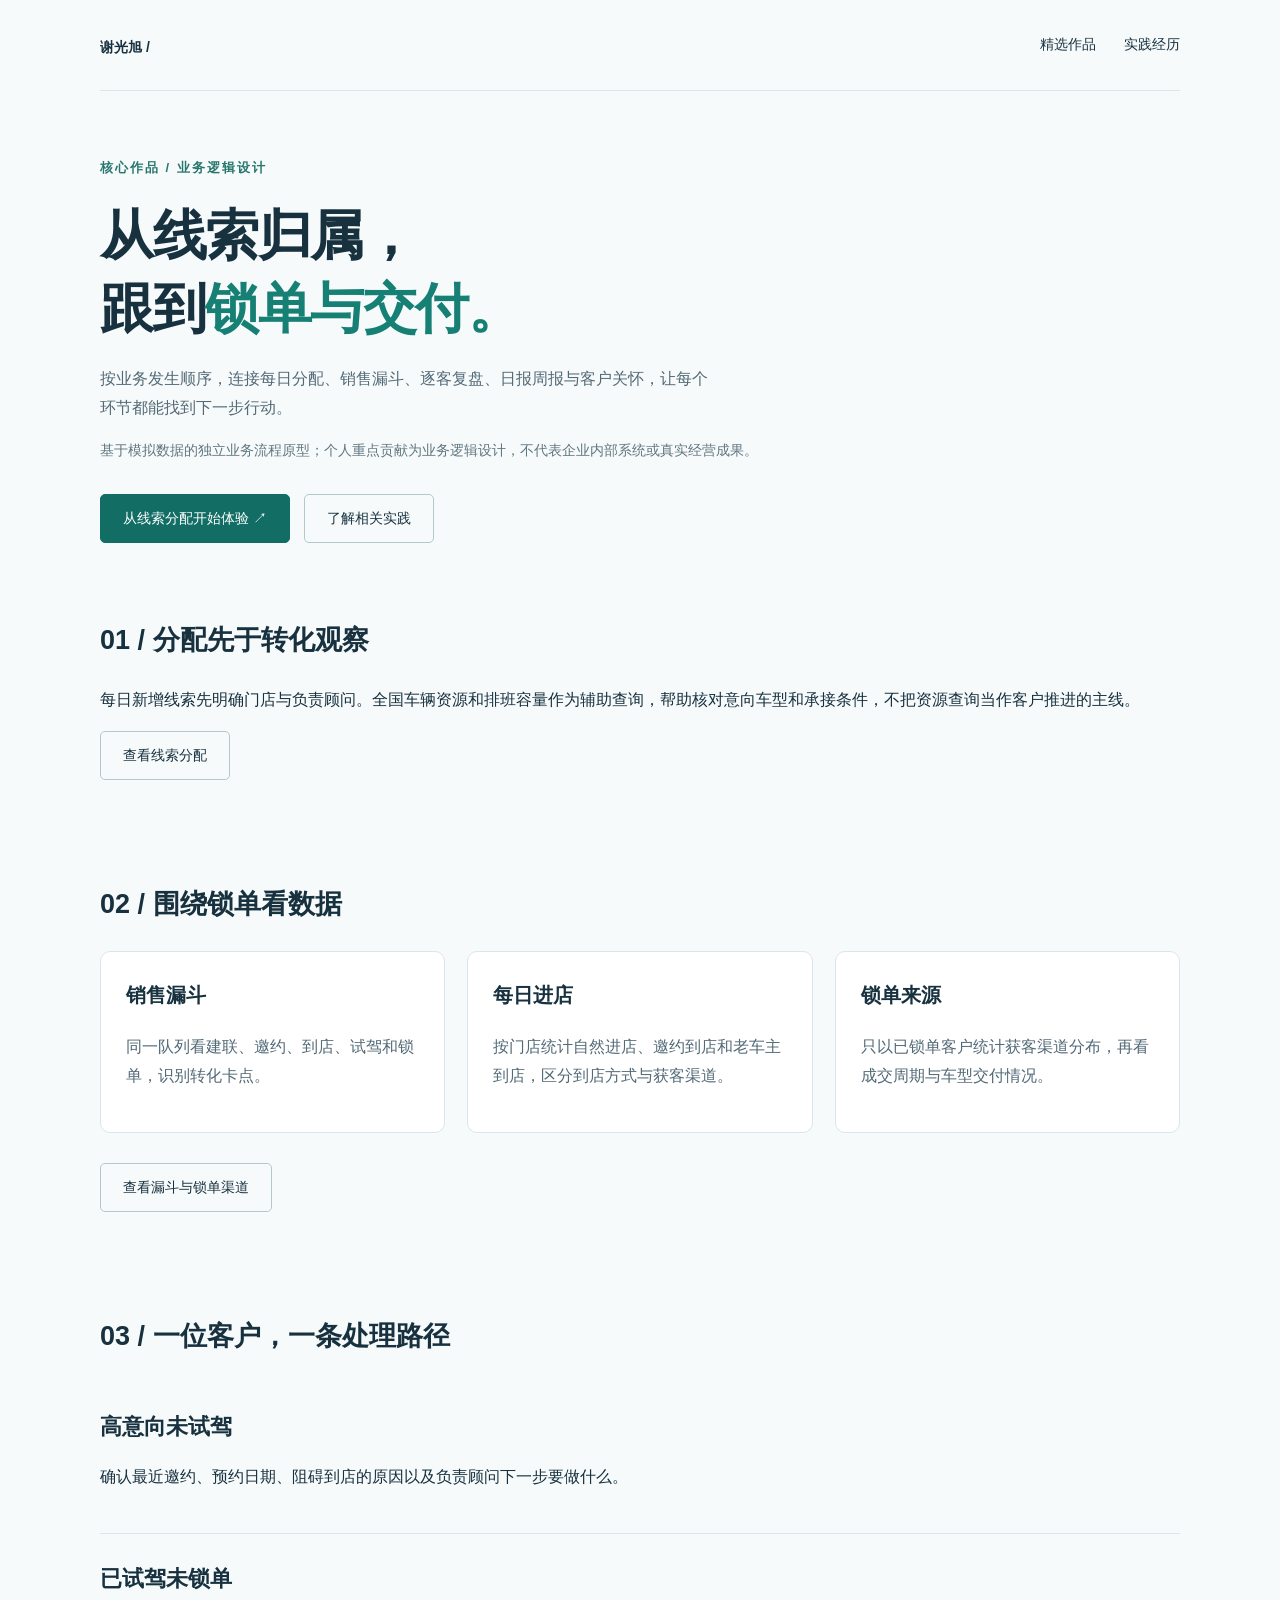
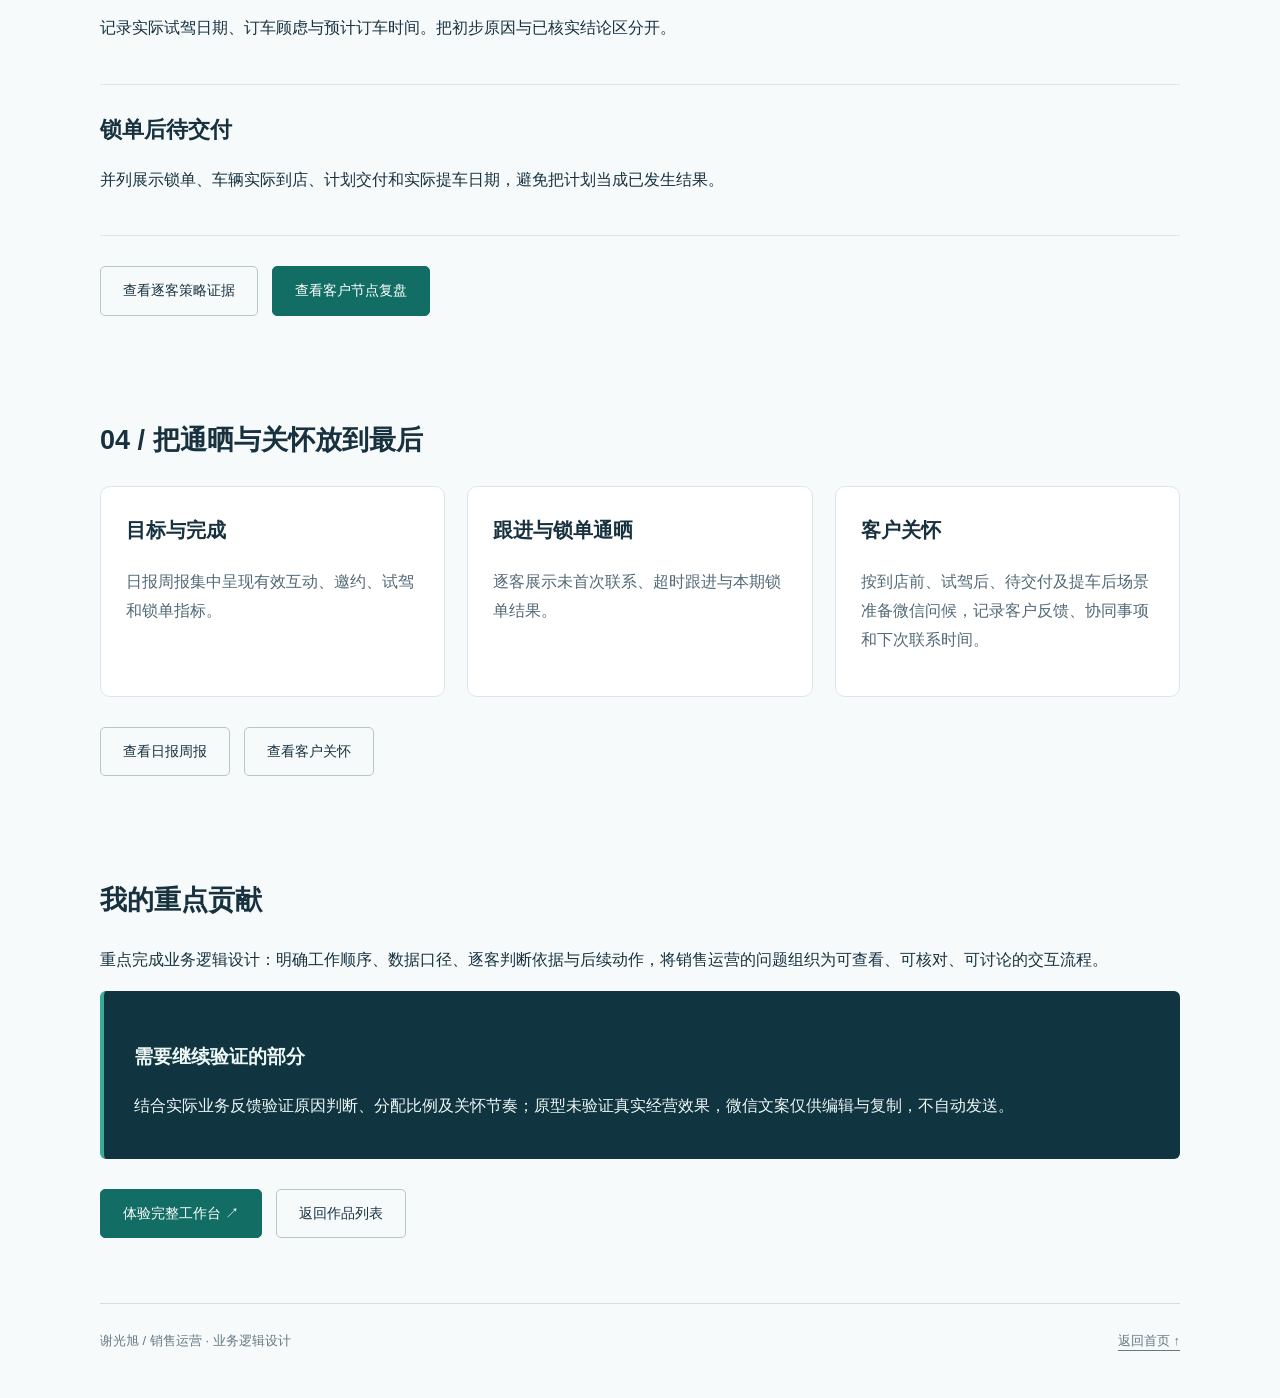
==== case.html @ 2dce82f2 "Publish clean portfolio version" ====
<!doctype html>
<html lang="zh-CN"><head><meta charset="utf-8"><meta name="viewport" content="width=device-width,initial-scale=1"><meta name="description" content="谢光旭的销售运营实践与业务逻辑设计作品"><title>销售运营策略工作台案例 · 谢光旭</title><link rel="icon" href="data:image/svg+xml,%3Csvg xmlns='http://www.w3.org/2000/svg' viewBox='0 0 40 40'%3E%3Crect width='40' height='40' rx='8' fill='%230d343e'/%3E%3Ctext x='8' y='29' fill='white' font-size='26'%3E谢%3C/text%3E%3C/svg%3E"><style>

*{box-sizing:border-box}html{scroll-behavior:smooth}body{margin:0;color:#17313f;background:#f7fafb;font:16px/1.8 'Microsoft YaHei',sans-serif}a{color:inherit;text-underline-offset:5px}button{font:inherit;cursor:pointer}.switch{position:sticky;top:0;z-index:10;display:flex;justify-content:center;gap:12px;align-items:center;background:#e8eef2;padding:12px 20px;border-bottom:1px solid #cbd8df}.switch span{font-size:14px;margin-right:12px}.switch button{padding:6px 18px;border:1px solid #9bb0bb;border-radius:6px;background:transparent;color:#17313f}.switch button[aria-pressed=true]{background:#17313f;color:white}.wrap{max-width:1160px;margin:auto;padding:0 40px}nav{display:flex;justify-content:space-between;align-items:center;padding:25px 0;border-bottom:1px solid #dce5e8}nav strong{font-size:22px}nav div{display:flex;gap:28px}nav a{text-decoration:none;font-size:14px}.hero{padding:78px 0 72px;display:grid;grid-template-columns:1.6fr 1fr;gap:70px;align-items:center}.eyebrow{font-size:13px;letter-spacing:2px;color:#28776e;font-weight:bold}h1{font-size:clamp(34px,4.2vw,56px);line-height:1.35;letter-spacing:-1.5px;margin:20px 0}h1 em{font-style:normal;color:#168075}.intro{max-width:620px;color:#526976}.actions{display:flex;gap:14px;flex-wrap:wrap;margin-top:30px}.btn{display:inline-block;padding:11px 22px;border:1px solid #b4c8cc;border-radius:5px;text-decoration:none;font-size:14px}.primary{background:#126e65;color:white;border-color:#126e65}.profile{border-left:3px solid #147c71;padding:20px 0 20px 28px}.profile small{color:#607883}.profile h2{margin:6px 0;font-size:28px}.profile p{margin:6px 0}.section{padding:35px 0 65px}.section-head{display:flex;justify-content:space-between;align-items:center;margin-bottom:22px}.section-head h2{font-size:27px;margin:0}.muted{color:#607681;font-size:14px}.project{display:grid;grid-template-columns:1.1fr 1fr;background:white;border:1px solid #dbe6ea;border-radius:12px;overflow:hidden}.diagram{background:#103440;color:#eaf5f5;padding:38px}.diagram>small{font-size:13px;letter-spacing:1px;color:#91bfc0}.diagram h3{font-size:23px;margin:12px 0 25px}.flow{display:grid;grid-template-columns:1fr 1fr;gap:12px}.step{border:1px solid #41616a;padding:15px}.step strong{display:block}.step b{display:block;color:#6cd4c0;font-size:13px}.step span{font-size:14px;color:#b4cdd1}.diagram footer{font-size:12px;color:#adc7cd;margin-top:25px}.project-copy{padding:35px}.project-copy h3{font-size:26px;line-height:1.5;margin:12px 0}.tags{font-size:13px;color:#217568}.project-copy p{color:#586f7b}.experience{display:grid;grid-template-columns:1fr;gap:25px}.job{border-top:2px solid #aac3ca;padding-top:20px}.job h3{margin:8px 0}.job p{font-size:14px;color:#556c77}.case{background:#edf4f5;padding:32px;border-radius:10px}.case h3{margin:0 0 14px}.case-grid{display:grid;grid-template-columns:repeat(4,1fr);gap:22px}.case-grid h4{margin:8px 0;color:#126e65}.case-grid p{font-size:14px}.page-footer{padding:25px 0 45px;color:#657985;font-size:13px;border-top:1px solid #d3dfe4}.story-only{display:none}

body.story{background:#102631;color:#eaf1f4}.story nav{border-color:#3d535f}.story .hero{display:block;position:relative;padding:80px 0 58px;max-width:950px}.story .hero h1{font-size:clamp(38px,5.8vw,74px);font-family:'SimSun',serif;line-height:1.3;letter-spacing:0}.story h1 em{color:#76d2c0}.story .intro{color:#bacad2;max-width:690px}.story .profile{display:none}.story .eyebrow{color:#75cdbd}.story .project{grid-template-columns:0.85fr 1.15fr;background:#f4f6f4;color:#183644;border:0;border-radius:0}.story .diagram{order:2;background:#174451;display:flex;flex-direction:column;justify-content:center}.story .project-copy{padding:46px}.story .flow{grid-template-columns:1fr}.story .step{display:grid;grid-template-columns:40px 140px 1fr;align-items:center;padding:10px 15px}.story .section{padding-bottom:60px}.story .section-head h2{font-family:'SimSun',serif;font-size:32px}.story .muted,.story .job p{color:#b3c6cf}.story .case{background:#1b3946;border-radius:0}.story .case-grid h4{color:#79d7c5}.story .job{border-color:#456675}.story .page-footer{border-color:#405762;color:#b2c1c8}.story .story-only{display:block}.story .clean-only{display:none}.story .btn{border-color:#648a96}.story .project .btn{border-color:#b4c8cc}.story .primary{background:#137368}.story .section-head .muted{max-width:270px}.story .project-copy .muted{color:#607681}

@media(max-width:700px){.wrap{padding:0 22px}.switch{gap:6px;padding:10px 8px}.switch span{display:none}.switch button{font-size:14px;padding:6px 12px}nav{padding:18px 0}nav div{gap:16px}.hero{grid-template-columns:1fr;gap:20px;padding:40px 0}.profile{padding:8px 0 8px 18px}.project,.story .project{grid-template-columns:1fr}.diagram,.project-copy,.story .project-copy{padding:25px}.story .diagram{order:0}.experience,.case-grid{grid-template-columns:1fr}.section-head{align-items:flex-start;gap:15px}.section-head .muted{max-width:130px}.story .hero{padding:42px 0}.story .step{grid-template-columns:30px 1fr}.story .step span{grid-column:2}.case{padding:23px}.section{padding:25px 0 35px}}

@media(prefers-reduced-motion:reduce){html{scroll-behavior:auto}}



section[id]{scroll-margin-top:85px}.detail-hero{padding:65px 0 38px;max-width:860px}.detail-hero h1{font-size:clamp(32px,4.5vw,54px)}.detail-grid{display:grid;grid-template-columns:repeat(3,1fr);gap:22px}.detail-card{background:white;border:1px solid #dbe6ea;border-radius:10px;padding:25px}.detail-card h3{font-size:20px;margin-top:0}.detail-card p{font-size:16px;color:#526976}.callout{background:#103440;color:#edf8f6;padding:30px;border-left:4px solid #39ac97;border-radius:6px}.callout p{margin:8px 0}.decision{padding:25px 0;border-bottom:1px solid #dbe6ea}.decision h3{margin:0 0 10px;font-size:22px}.decision p{max-width:820px}.kicker{color:#168075;font-size:14px;font-weight:bold}.story .detail-card{background:#1b3946;border-color:#456675}.story .detail-card p{color:#c4d4db}a:focus-visible,button:focus-visible{outline:3px solid #2bb69d;outline-offset:5px}.step-nav{display:flex;gap:20px;flex-wrap:wrap;padding:18px 0;border-bottom:1px solid #dbe6ea;margin-bottom:20px}.detail-grid .btn{margin-top:15px}@media(max-width:700px){.detail-grid{grid-template-columns:1fr}.detail-hero{padding-top:35px}.callout{padding:22px}.step-nav{gap:12px}nav div{flex-wrap:wrap}}

</style></head><body><div class="wrap"><nav><strong><a href="index.html">谢光旭 /</a></strong><div><a href="index.html#work">精选作品</a><a href="experience.html">实践经历</a></div></nav><header class="detail-hero"><div class="eyebrow">核心作品 / 业务逻辑设计</div><h1>从线索归属，<br>跟到<em>锁单与交付。</em></h1><p class="intro">按业务发生顺序，连接每日分配、销售漏斗、逐客复盘、日报周报与客户关怀，让每个环节都能找到下一步行动。</p><p class="muted">基于模拟数据的独立业务流程原型；个人重点贡献为业务逻辑设计，不代表企业内部系统或真实经营成果。</p><div class="actions"><a class="btn primary" href="workbench.html#allocation">从线索分配开始体验 ↗</a><a class="btn" href="experience.html">了解相关实践</a></div></header>

<section class="section"><div class="section-head"><h2>01 / 分配先于转化观察</h2></div><p>每日新增线索先明确门店与负责顾问。全国车辆资源和排班容量作为辅助查询，帮助核对意向车型和承接条件，不把资源查询当作客户推进的主线。</p><a class="btn" href="workbench.html#allocation">查看线索分配</a></section>

<section class="section"><div class="section-head"><h2>02 / 围绕锁单看数据</h2></div><div class="detail-grid"><article class="detail-card"><h3>销售漏斗</h3><p>同一队列看建联、邀约、到店、试驾和锁单，识别转化卡点。</p></article><article class="detail-card"><h3>每日进店</h3><p>按门店统计自然进店、邀约到店和老车主到店，区分到店方式与获客渠道。</p></article><article class="detail-card"><h3>锁单来源</h3><p>只以已锁单客户统计获客渠道分布，再看成交周期与车型交付情况。</p></article></div><div class="actions"><a class="btn" href="workbench.html#funnel">查看漏斗与锁单渠道</a></div></section>

<section class="section"><div class="section-head"><h2>03 / 一位客户，一条处理路径</h2></div><div class="decision"><h3>高意向未试驾</h3><p>确认最近邀约、预约日期、阻碍到店的原因以及负责顾问下一步要做什么。</p></div><div class="decision"><h3>已试驾未锁单</h3><p>记录实际试驾日期、订车顾虑与预计订车时间。把初步原因与已核实结论区分开。</p></div><div class="decision"><h3>锁单后待交付</h3><p>并列展示锁单、车辆实际到店、计划交付和实际提车日期，避免把计划当成已发生结果。</p></div><div class="actions"><a class="btn" href="workbench.html#strategy">查看逐客策略证据</a><a class="btn primary" href="workbench.html#review">查看客户节点复盘</a></div></section>

<section class="section"><div class="section-head"><h2>04 / 把通晒与关怀放到最后</h2></div><div class="detail-grid"><article class="detail-card"><h3>目标与完成</h3><p>日报周报集中呈现有效互动、邀约、试驾和锁单指标。</p></article><article class="detail-card"><h3>跟进与锁单通晒</h3><p>逐客展示未首次联系、超时跟进与本期锁单结果。</p></article><article class="detail-card"><h3>客户关怀</h3><p>按到店前、试驾后、待交付及提车后场景准备微信问候，记录客户反馈、协同事项和下次联系时间。</p></article></div><div class="actions"><a class="btn" href="workbench.html#reports">查看日报周报</a><a class="btn" href="workbench.html#care">查看客户关怀</a></div></section>

<section class="section" id="contribution"><div class="section-head"><h2>我的重点贡献</h2></div><p>重点完成业务逻辑设计：明确工作顺序、数据口径、逐客判断依据与后续动作，将销售运营的问题组织为可查看、可核对、可讨论的交互流程。</p><div class="callout"><h3>需要继续验证的部分</h3><p>结合实际业务反馈验证原因判断、分配比例及关怀节奏；原型未验证真实经营效果，微信文案仅供编辑与复制，不自动发送。</p></div><div class="actions"><a class="btn primary" href="workbench.html">体验完整工作台 ↗</a><a class="btn" href="index.html#work">返回作品列表</a></div></section><footer class="page-footer">谢光旭 / 销售运营 · 业务逻辑设计 <a href="index.html" style="float:right">返回首页 ↑</a></footer></div></body></html>
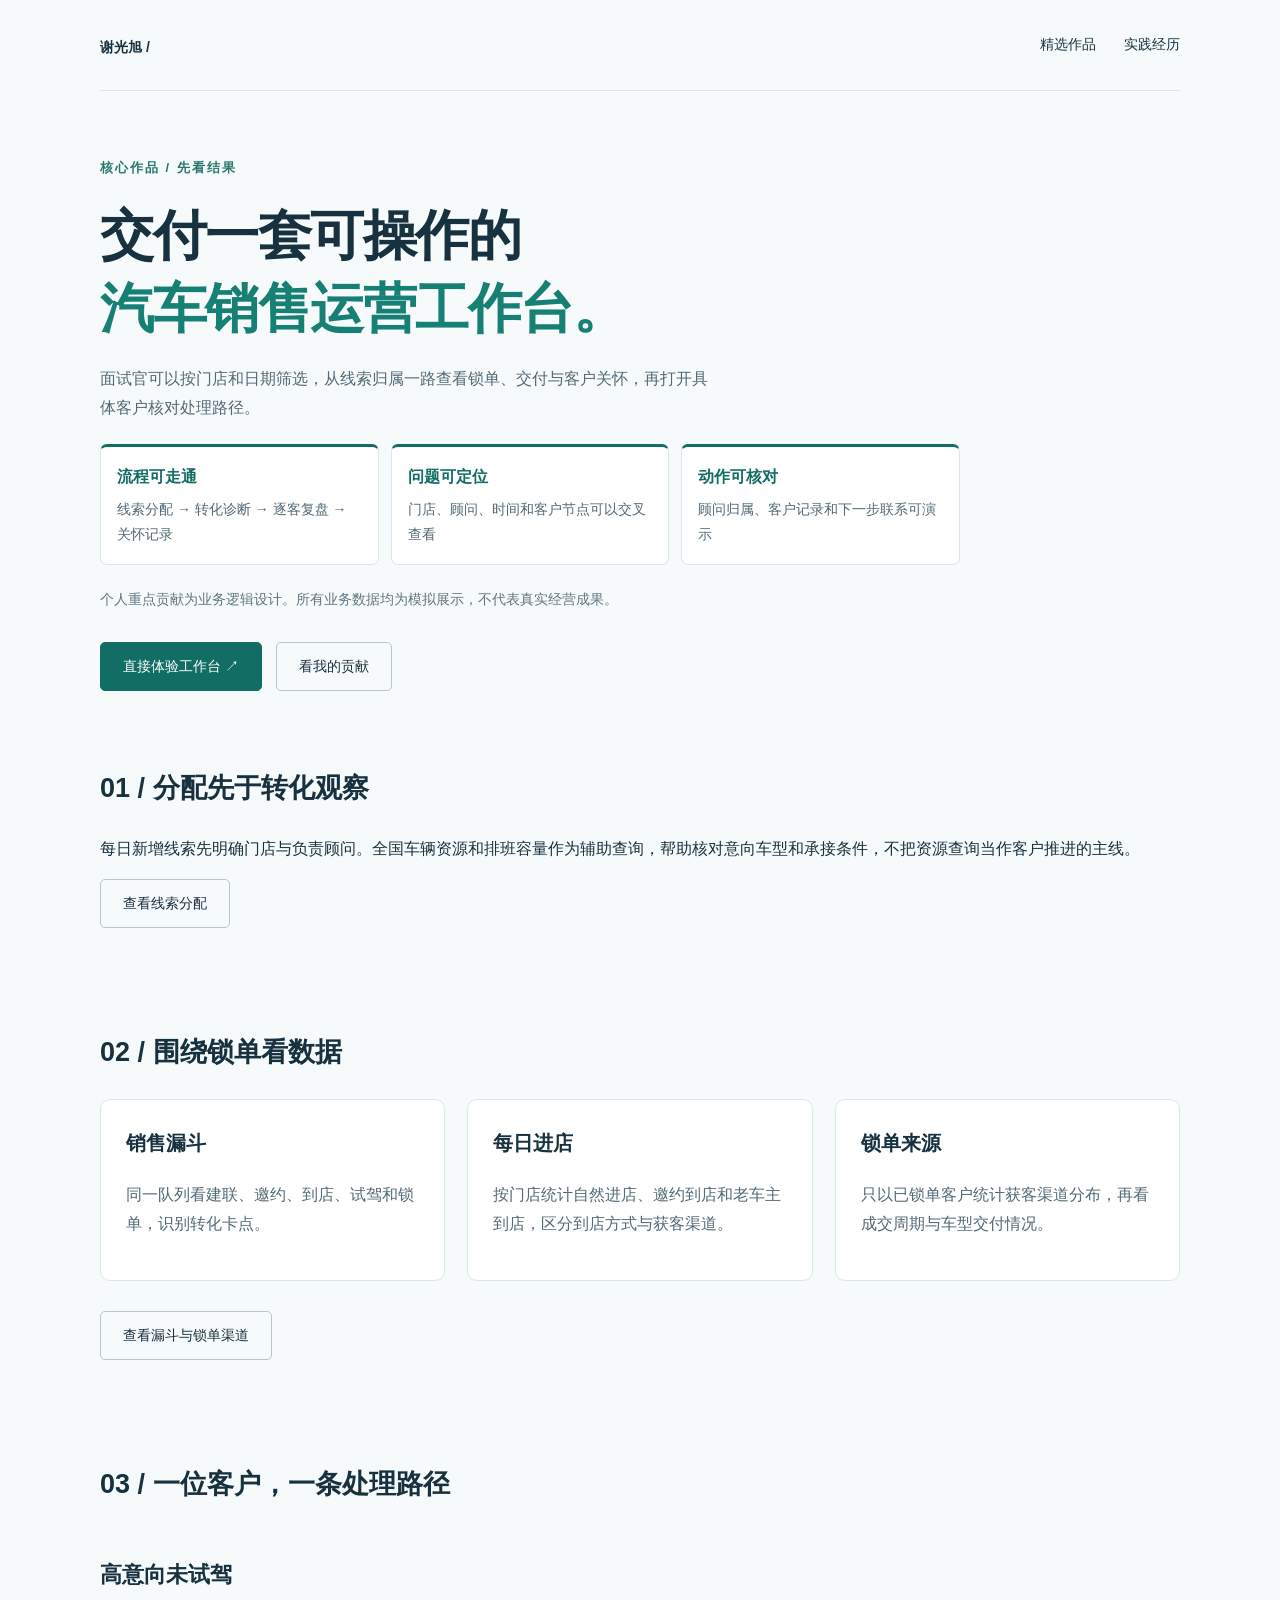
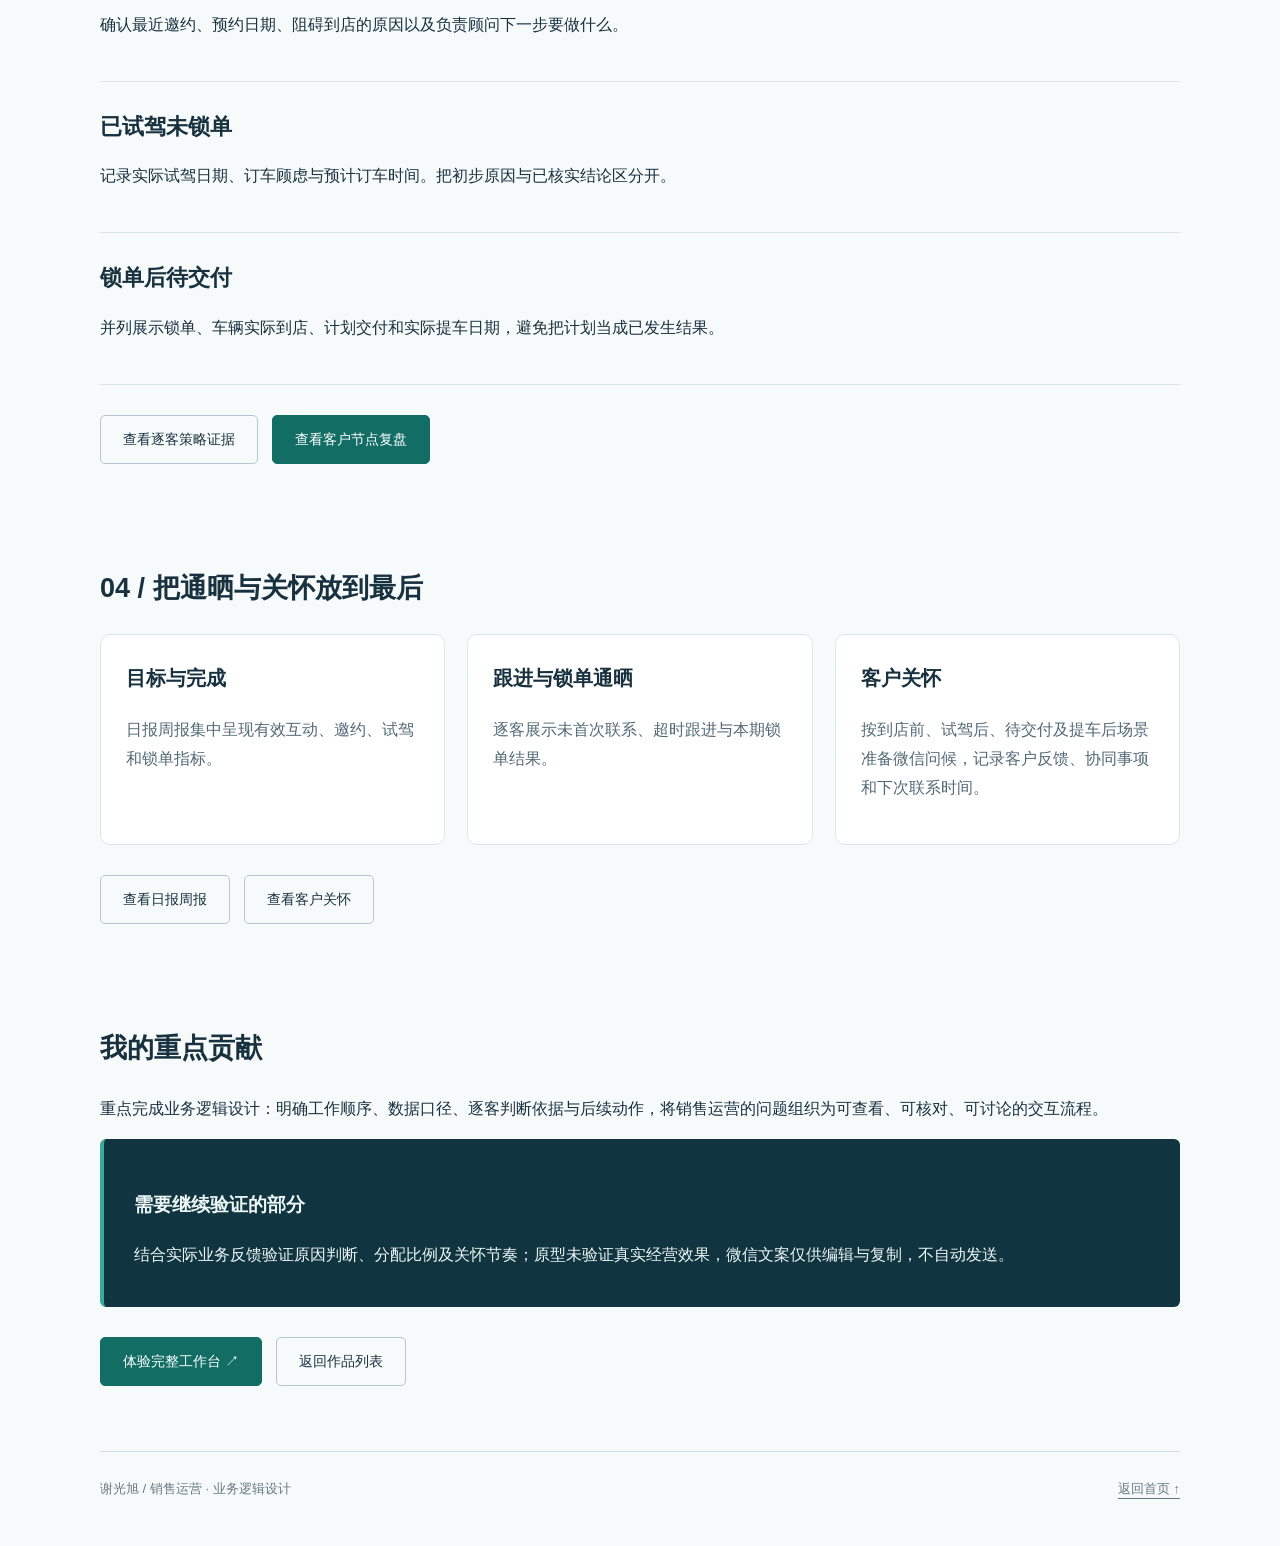
==== commit 99a31136: "Open portfolio directly in interactive workbenchoou" ====
--- a/case.html
+++ b/case.html
@@ -13,7 +13,9 @@
 
 section[id]{scroll-margin-top:85px}.detail-hero{padding:65px 0 38px;max-width:860px}.detail-hero h1{font-size:clamp(32px,4.5vw,54px)}.detail-grid{display:grid;grid-template-columns:repeat(3,1fr);gap:22px}.detail-card{background:white;border:1px solid #dbe6ea;border-radius:10px;padding:25px}.detail-card h3{font-size:20px;margin-top:0}.detail-card p{font-size:16px;color:#526976}.callout{background:#103440;color:#edf8f6;padding:30px;border-left:4px solid #39ac97;border-radius:6px}.callout p{margin:8px 0}.decision{padding:25px 0;border-bottom:1px solid #dbe6ea}.decision h3{margin:0 0 10px;font-size:22px}.decision p{max-width:820px}.kicker{color:#168075;font-size:14px;font-weight:bold}.story .detail-card{background:#1b3946;border-color:#456675}.story .detail-card p{color:#c4d4db}a:focus-visible,button:focus-visible{outline:3px solid #2bb69d;outline-offset:5px}.step-nav{display:flex;gap:20px;flex-wrap:wrap;padding:18px 0;border-bottom:1px solid #dbe6ea;margin-bottom:20px}.detail-grid .btn{margin-top:15px}@media(max-width:700px){.detail-grid{grid-template-columns:1fr}.detail-hero{padding-top:35px}.callout{padding:22px}.step-nav{gap:12px}nav div{flex-wrap:wrap}}
 
-</style></head><body><div class="wrap"><nav><strong><a href="index.html">谢光旭 /</a></strong><div><a href="index.html#work">精选作品</a><a href="experience.html">实践经历</a></div></nav><header class="detail-hero"><div class="eyebrow">核心作品 / 业务逻辑设计</div><h1>从线索归属，<br>跟到<em>锁单与交付。</em></h1><p class="intro">按业务发生顺序，连接每日分配、销售漏斗、逐客复盘、日报周报与客户关怀，让每个环节都能找到下一步行动。</p><p class="muted">基于模拟数据的独立业务流程原型；个人重点贡献为业务逻辑设计，不代表企业内部系统或真实经营成果。</p><div class="actions"><a class="btn primary" href="workbench.html#allocation">从线索分配开始体验 ↗</a><a class="btn" href="experience.html">了解相关实践</a></div></header>
+.result-summary{display:grid;grid-template-columns:repeat(3,1fr);gap:12px;margin:22px 0}.result-summary div{background:white;border:1px solid #dbe6ea;border-top:3px solid #126e65;padding:16px;border-radius:7px}.result-summary strong{display:block;color:#126e65}.result-summary span{display:block;color:#526976;font-size:14px;margin-top:5px}@media(max-width:700px){.result-summary{grid-template-columns:1fr}}
+.result-summary{display:grid;grid-template-columns:repeat(3,1fr);gap:12px;margin:22px 0}.result-summary div{background:white;border:1px solid #dbe6ea;border-top:3px solid #126e65;padding:16px;border-radius:7px}.result-summary strong{display:block;color:#126e65}.result-summary span{display:block;color:#526976;font-size:14px;margin-top:5px}@media(max-width:700px){.result-summary{grid-template-columns:1fr}}
+</style></head><body><div class="wrap"><nav><strong><a href="portfolio.html">谢光旭 /</a></strong><div><a href="portfolio.html#work">精选作品</a><a href="experience.html">实践经历</a></div></nav><header class="detail-hero"><div class="eyebrow">核心作品 / 先看结果</div><h1>交付一套可操作的<br><em>汽车销售运营工作台。</em></h1><p class="intro">面试官可以按门店和日期筛选，从线索归属一路查看锁单、交付与客户关怀，再打开具体客户核对处理路径。</p><div class="result-summary"><div><strong>流程可走通</strong><span>线索分配 → 转化诊断 → 逐客复盘 → 关怀记录</span></div><div><strong>问题可定位</strong><span>门店、顾问、时间和客户节点可以交叉查看</span></div><div><strong>动作可核对</strong><span>顾问归属、客户记录和下一步联系可演示</span></div></div><p class="muted">个人重点贡献为业务逻辑设计。所有业务数据均为模拟展示，不代表真实经营成果。</p><div class="actions"><a class="btn primary" href="workbench.html#allocation">直接体验工作台 ↗</a><a class="btn" href="#contribution">看我的贡献</a></div></header>
 
 <section class="section"><div class="section-head"><h2>01 / 分配先于转化观察</h2></div><p>每日新增线索先明确门店与负责顾问。全国车辆资源和排班容量作为辅助查询，帮助核对意向车型和承接条件，不把资源查询当作客户推进的主线。</p><a class="btn" href="workbench.html#allocation">查看线索分配</a></section>
 
@@ -23,4 +25,4 @@
 
 <section class="section"><div class="section-head"><h2>04 / 把通晒与关怀放到最后</h2></div><div class="detail-grid"><article class="detail-card"><h3>目标与完成</h3><p>日报周报集中呈现有效互动、邀约、试驾和锁单指标。</p></article><article class="detail-card"><h3>跟进与锁单通晒</h3><p>逐客展示未首次联系、超时跟进与本期锁单结果。</p></article><article class="detail-card"><h3>客户关怀</h3><p>按到店前、试驾后、待交付及提车后场景准备微信问候，记录客户反馈、协同事项和下次联系时间。</p></article></div><div class="actions"><a class="btn" href="workbench.html#reports">查看日报周报</a><a class="btn" href="workbench.html#care">查看客户关怀</a></div></section>
 
-<section class="section" id="contribution"><div class="section-head"><h2>我的重点贡献</h2></div><p>重点完成业务逻辑设计：明确工作顺序、数据口径、逐客判断依据与后续动作，将销售运营的问题组织为可查看、可核对、可讨论的交互流程。</p><div class="callout"><h3>需要继续验证的部分</h3><p>结合实际业务反馈验证原因判断、分配比例及关怀节奏；原型未验证真实经营效果，微信文案仅供编辑与复制，不自动发送。</p></div><div class="actions"><a class="btn primary" href="workbench.html">体验完整工作台 ↗</a><a class="btn" href="index.html#work">返回作品列表</a></div></section><footer class="page-footer">谢光旭 / 销售运营 · 业务逻辑设计 <a href="index.html" style="float:right">返回首页 ↑</a></footer></div></body></html>+<section class="section" id="contribution"><div class="section-head"><h2>我的重点贡献</h2></div><p>重点完成业务逻辑设计：明确工作顺序、数据口径、逐客判断依据与后续动作，将销售运营的问题组织为可查看、可核对、可讨论的交互流程。</p><div class="callout"><h3>需要继续验证的部分</h3><p>结合实际业务反馈验证原因判断、分配比例及关怀节奏；原型未验证真实经营效果，微信文案仅供编辑与复制，不自动发送。</p></div><div class="actions"><a class="btn primary" href="workbench.html">体验完整工作台 ↗</a><a class="btn" href="portfolio.html#work">返回作品列表</a></div></section><footer class="page-footer">谢光旭 / 销售运营 · 业务逻辑设计 <a href="portfolio.html" style="float:right">返回首页 ↑</a></footer></div></body></html>
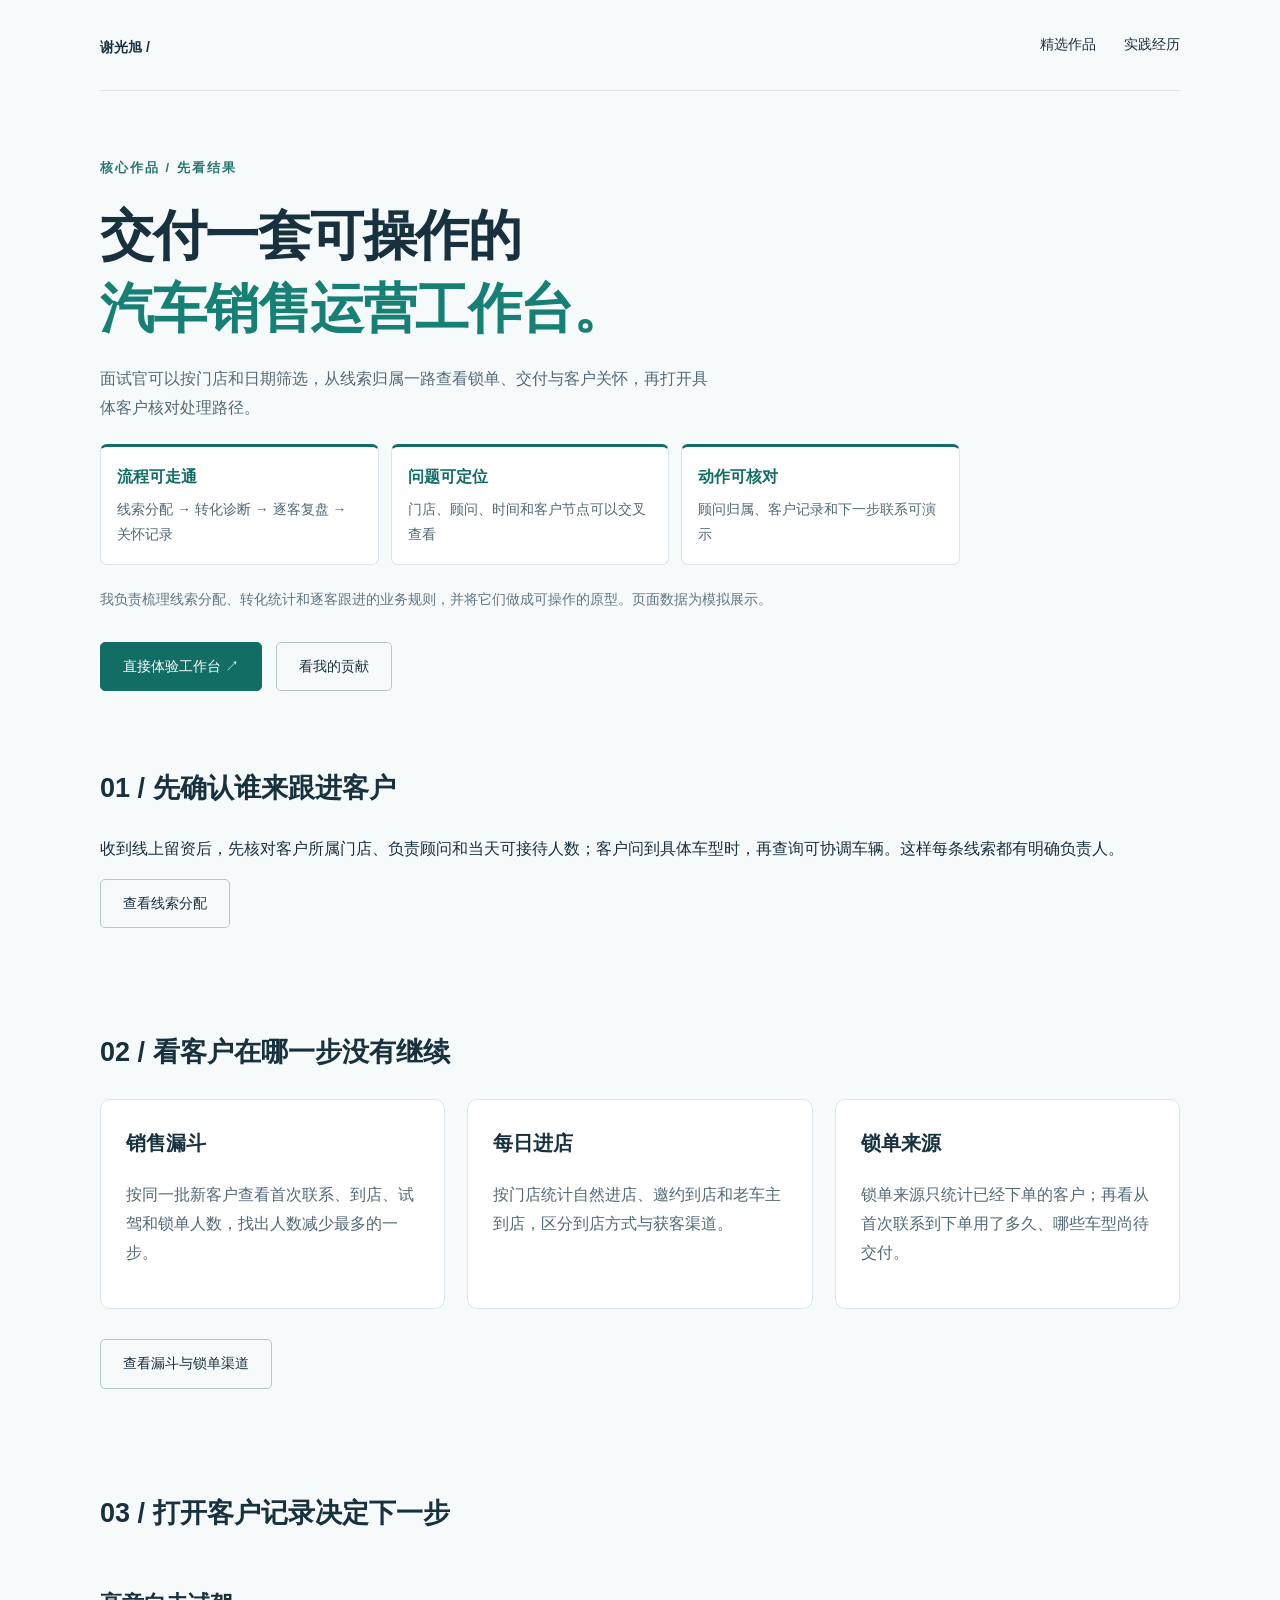
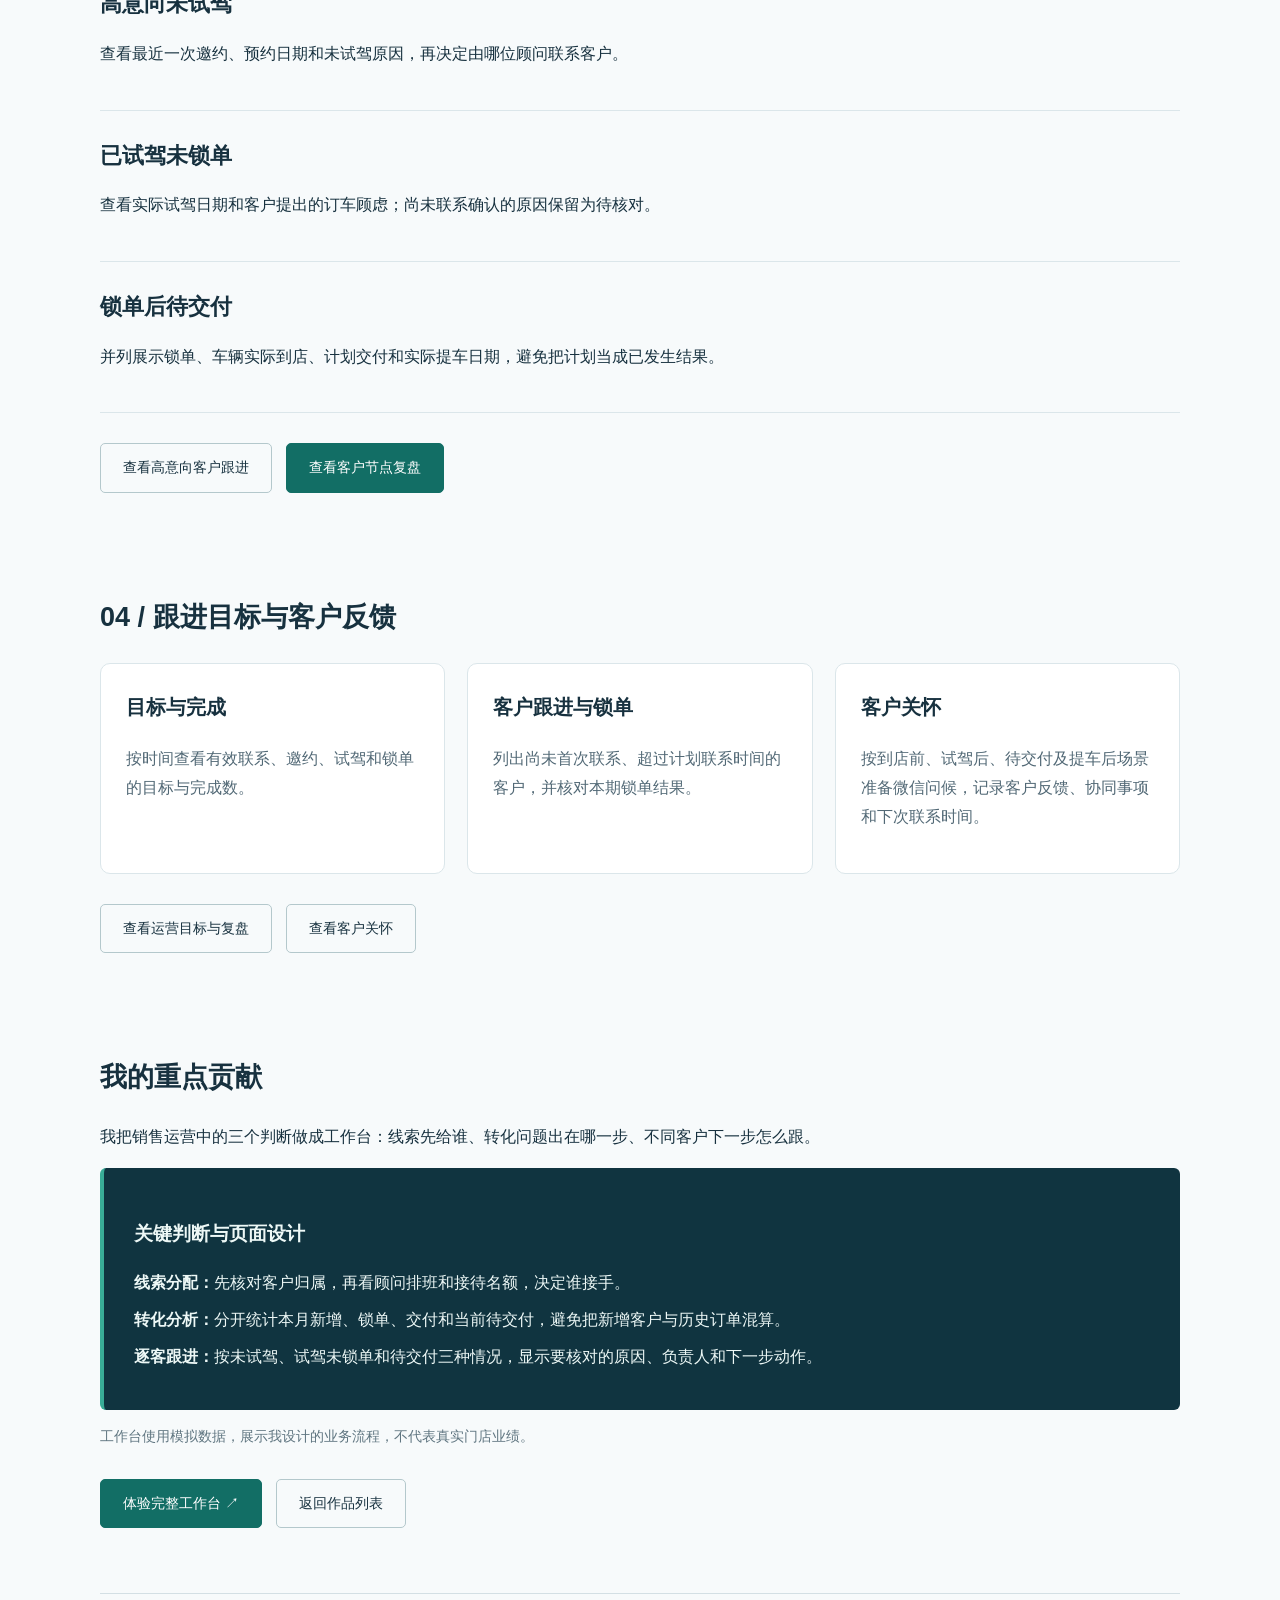
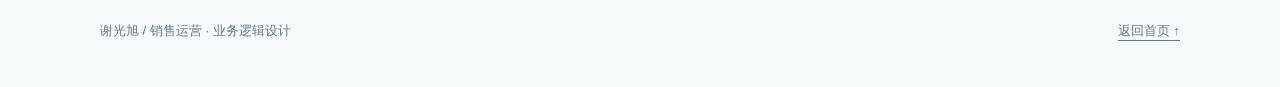
==== commit 5393e9e9: "Update workbench and portfolio case stories" ====
--- a/case.html
+++ b/case.html
@@ -15,14 +15,14 @@
 
 .result-summary{display:grid;grid-template-columns:repeat(3,1fr);gap:12px;margin:22px 0}.result-summary div{background:white;border:1px solid #dbe6ea;border-top:3px solid #126e65;padding:16px;border-radius:7px}.result-summary strong{display:block;color:#126e65}.result-summary span{display:block;color:#526976;font-size:14px;margin-top:5px}@media(max-width:700px){.result-summary{grid-template-columns:1fr}}
 .result-summary{display:grid;grid-template-columns:repeat(3,1fr);gap:12px;margin:22px 0}.result-summary div{background:white;border:1px solid #dbe6ea;border-top:3px solid #126e65;padding:16px;border-radius:7px}.result-summary strong{display:block;color:#126e65}.result-summary span{display:block;color:#526976;font-size:14px;margin-top:5px}@media(max-width:700px){.result-summary{grid-template-columns:1fr}}
-</style></head><body><div class="wrap"><nav><strong><a href="portfolio.html">谢光旭 /</a></strong><div><a href="portfolio.html#work">精选作品</a><a href="experience.html">实践经历</a></div></nav><header class="detail-hero"><div class="eyebrow">核心作品 / 先看结果</div><h1>交付一套可操作的<br><em>汽车销售运营工作台。</em></h1><p class="intro">面试官可以按门店和日期筛选，从线索归属一路查看锁单、交付与客户关怀，再打开具体客户核对处理路径。</p><div class="result-summary"><div><strong>流程可走通</strong><span>线索分配 → 转化诊断 → 逐客复盘 → 关怀记录</span></div><div><strong>问题可定位</strong><span>门店、顾问、时间和客户节点可以交叉查看</span></div><div><strong>动作可核对</strong><span>顾问归属、客户记录和下一步联系可演示</span></div></div><p class="muted">个人重点贡献为业务逻辑设计。所有业务数据均为模拟展示，不代表真实经营成果。</p><div class="actions"><a class="btn primary" href="workbench.html#allocation">直接体验工作台 ↗</a><a class="btn" href="#contribution">看我的贡献</a></div></header>
+</style></head><body><div class="wrap"><nav><strong><a href="portfolio.html">谢光旭 /</a></strong><div><a href="portfolio.html#work">精选作品</a><a href="experience.html">实践经历</a></div></nav><header class="detail-hero"><div class="eyebrow">核心作品 / 先看结果</div><h1>交付一套可操作的<br><em>汽车销售运营工作台。</em></h1><p class="intro">面试官可以按门店和日期筛选，从线索归属一路查看锁单、交付与客户关怀，再打开具体客户核对处理路径。</p><div class="result-summary"><div><strong>流程可走通</strong><span>线索分配 → 转化诊断 → 逐客复盘 → 关怀记录</span></div><div><strong>问题可定位</strong><span>门店、顾问、时间和客户节点可以交叉查看</span></div><div><strong>动作可核对</strong><span>顾问归属、客户记录和下一步联系可演示</span></div></div><p class="muted">我负责梳理线索分配、转化统计和逐客跟进的业务规则，并将它们做成可操作的原型。页面数据为模拟展示。</p><div class="actions"><a class="btn primary" href="workbench.html#allocation">直接体验工作台 ↗</a><a class="btn" href="#contribution">看我的贡献</a></div></header>
 
-<section class="section"><div class="section-head"><h2>01 / 分配先于转化观察</h2></div><p>每日新增线索先明确门店与负责顾问。全国车辆资源和排班容量作为辅助查询，帮助核对意向车型和承接条件，不把资源查询当作客户推进的主线。</p><a class="btn" href="workbench.html#allocation">查看线索分配</a></section>
+<section class="section"><div class="section-head"><h2>01 / 先确认谁来跟进客户</h2></div><p>收到线上留资后，先核对客户所属门店、负责顾问和当天可接待人数；客户问到具体车型时，再查询可协调车辆。这样每条线索都有明确负责人。</p><a class="btn" href="workbench.html#allocation">查看线索分配</a></section>
 
-<section class="section"><div class="section-head"><h2>02 / 围绕锁单看数据</h2></div><div class="detail-grid"><article class="detail-card"><h3>销售漏斗</h3><p>同一队列看建联、邀约、到店、试驾和锁单，识别转化卡点。</p></article><article class="detail-card"><h3>每日进店</h3><p>按门店统计自然进店、邀约到店和老车主到店，区分到店方式与获客渠道。</p></article><article class="detail-card"><h3>锁单来源</h3><p>只以已锁单客户统计获客渠道分布，再看成交周期与车型交付情况。</p></article></div><div class="actions"><a class="btn" href="workbench.html#funnel">查看漏斗与锁单渠道</a></div></section>
+<section class="section"><div class="section-head"><h2>02 / 看客户在哪一步没有继续</h2></div><div class="detail-grid"><article class="detail-card"><h3>销售漏斗</h3><p>按同一批新客户查看首次联系、到店、试驾和锁单人数，找出人数减少最多的一步。</p></article><article class="detail-card"><h3>每日进店</h3><p>按门店统计自然进店、邀约到店和老车主到店，区分到店方式与获客渠道。</p></article><article class="detail-card"><h3>锁单来源</h3><p>锁单来源只统计已经下单的客户；再看从首次联系到下单用了多久、哪些车型尚待交付。</p></article></div><div class="actions"><a class="btn" href="workbench.html#funnel">查看漏斗与锁单渠道</a></div></section>
 
-<section class="section"><div class="section-head"><h2>03 / 一位客户，一条处理路径</h2></div><div class="decision"><h3>高意向未试驾</h3><p>确认最近邀约、预约日期、阻碍到店的原因以及负责顾问下一步要做什么。</p></div><div class="decision"><h3>已试驾未锁单</h3><p>记录实际试驾日期、订车顾虑与预计订车时间。把初步原因与已核实结论区分开。</p></div><div class="decision"><h3>锁单后待交付</h3><p>并列展示锁单、车辆实际到店、计划交付和实际提车日期，避免把计划当成已发生结果。</p></div><div class="actions"><a class="btn" href="workbench.html#strategy">查看逐客策略证据</a><a class="btn primary" href="workbench.html#review">查看客户节点复盘</a></div></section>
+<section class="section"><div class="section-head"><h2>03 / 打开客户记录决定下一步</h2></div><div class="decision"><h3>高意向未试驾</h3><p>查看最近一次邀约、预约日期和未试驾原因，再决定由哪位顾问联系客户。</p></div><div class="decision"><h3>已试驾未锁单</h3><p>查看实际试驾日期和客户提出的订车顾虑；尚未联系确认的原因保留为待核对。</p></div><div class="decision"><h3>锁单后待交付</h3><p>并列展示锁单、车辆实际到店、计划交付和实际提车日期，避免把计划当成已发生结果。</p></div><div class="actions"><a class="btn" href="workbench.html#strategy">查看高意向客户跟进</a><a class="btn primary" href="workbench.html#review">查看客户节点复盘</a></div></section>
 
-<section class="section"><div class="section-head"><h2>04 / 把通晒与关怀放到最后</h2></div><div class="detail-grid"><article class="detail-card"><h3>目标与完成</h3><p>日报周报集中呈现有效互动、邀约、试驾和锁单指标。</p></article><article class="detail-card"><h3>跟进与锁单通晒</h3><p>逐客展示未首次联系、超时跟进与本期锁单结果。</p></article><article class="detail-card"><h3>客户关怀</h3><p>按到店前、试驾后、待交付及提车后场景准备微信问候，记录客户反馈、协同事项和下次联系时间。</p></article></div><div class="actions"><a class="btn" href="workbench.html#reports">查看日报周报</a><a class="btn" href="workbench.html#care">查看客户关怀</a></div></section>
+<section class="section"><div class="section-head"><h2>04 / 跟进目标与客户反馈</h2></div><div class="detail-grid"><article class="detail-card"><h3>目标与完成</h3><p>按时间查看有效联系、邀约、试驾和锁单的目标与完成数。</p></article><article class="detail-card"><h3>客户跟进与锁单</h3><p>列出尚未首次联系、超过计划联系时间的客户，并核对本期锁单结果。</p></article><article class="detail-card"><h3>客户关怀</h3><p>按到店前、试驾后、待交付及提车后场景准备微信问候，记录客户反馈、协同事项和下次联系时间。</p></article></div><div class="actions"><a class="btn" href="workbench.html#reports">查看运营目标与复盘</a><a class="btn" href="workbench.html#care">查看客户关怀</a></div></section>
 
-<section class="section" id="contribution"><div class="section-head"><h2>我的重点贡献</h2></div><p>重点完成业务逻辑设计：明确工作顺序、数据口径、逐客判断依据与后续动作，将销售运营的问题组织为可查看、可核对、可讨论的交互流程。</p><div class="callout"><h3>需要继续验证的部分</h3><p>结合实际业务反馈验证原因判断、分配比例及关怀节奏；原型未验证真实经营效果，微信文案仅供编辑与复制，不自动发送。</p></div><div class="actions"><a class="btn primary" href="workbench.html">体验完整工作台 ↗</a><a class="btn" href="portfolio.html#work">返回作品列表</a></div></section><footer class="page-footer">谢光旭 / 销售运营 · 业务逻辑设计 <a href="portfolio.html" style="float:right">返回首页 ↑</a></footer></div></body></html>+<section class="section" id="contribution"><div class="section-head"><h2>我的重点贡献</h2></div><p>我把销售运营中的三个判断做成工作台：线索先给谁、转化问题出在哪一步、不同客户下一步怎么跟。</p><div class="callout"><h3>关键判断与页面设计</h3><p><strong>线索分配：</strong>先核对客户归属，再看顾问排班和接待名额，决定谁接手。</p><p><strong>转化分析：</strong>分开统计本月新增、锁单、交付和当前待交付，避免把新增客户与历史订单混算。</p><p><strong>逐客跟进：</strong>按未试驾、试驾未锁单和待交付三种情况，显示要核对的原因、负责人和下一步动作。</p></div><p class="muted">工作台使用模拟数据，展示我设计的业务流程，不代表真实门店业绩。</p><div class="actions"><a class="btn primary" href="workbench.html">体验完整工作台 ↗</a><a class="btn" href="portfolio.html#work">返回作品列表</a></div></section><footer class="page-footer">谢光旭 / 销售运营 · 业务逻辑设计 <a href="portfolio.html" style="float:right">返回首页 ↑</a></footer></div></body></html>
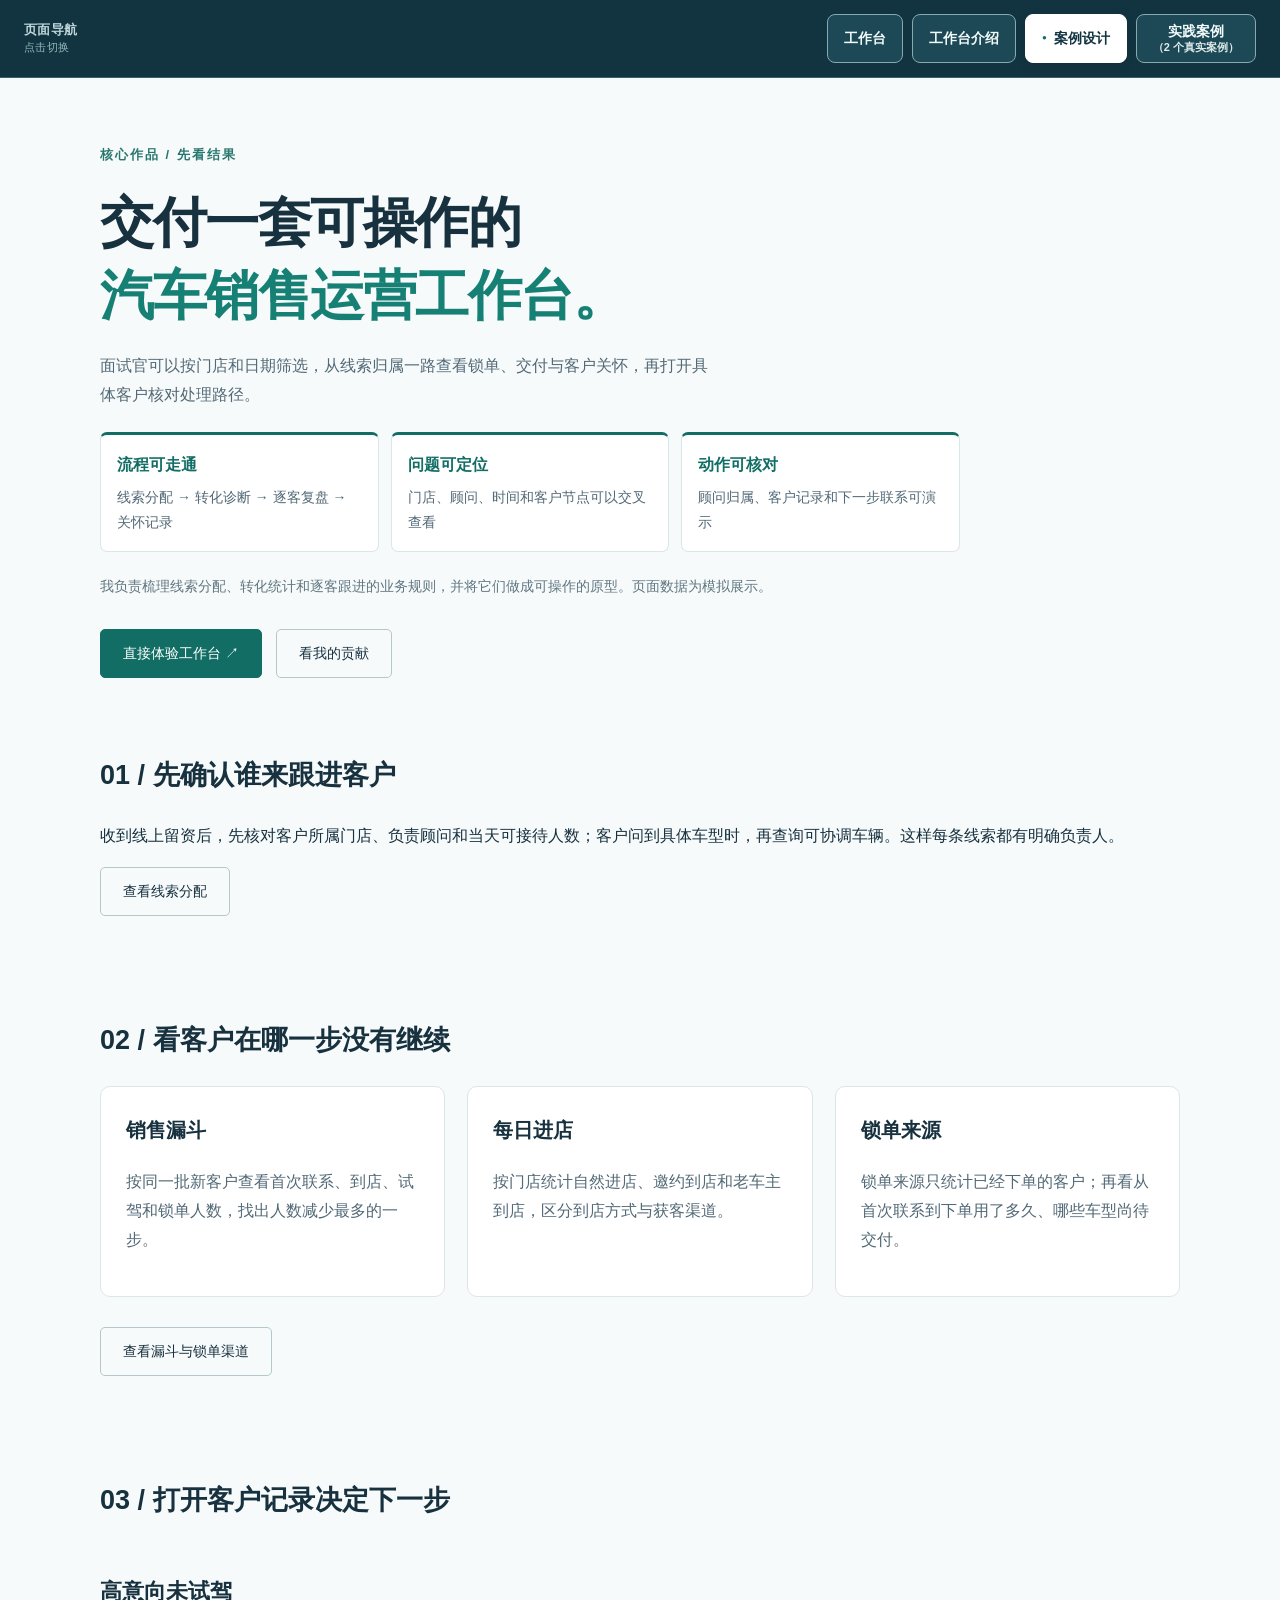
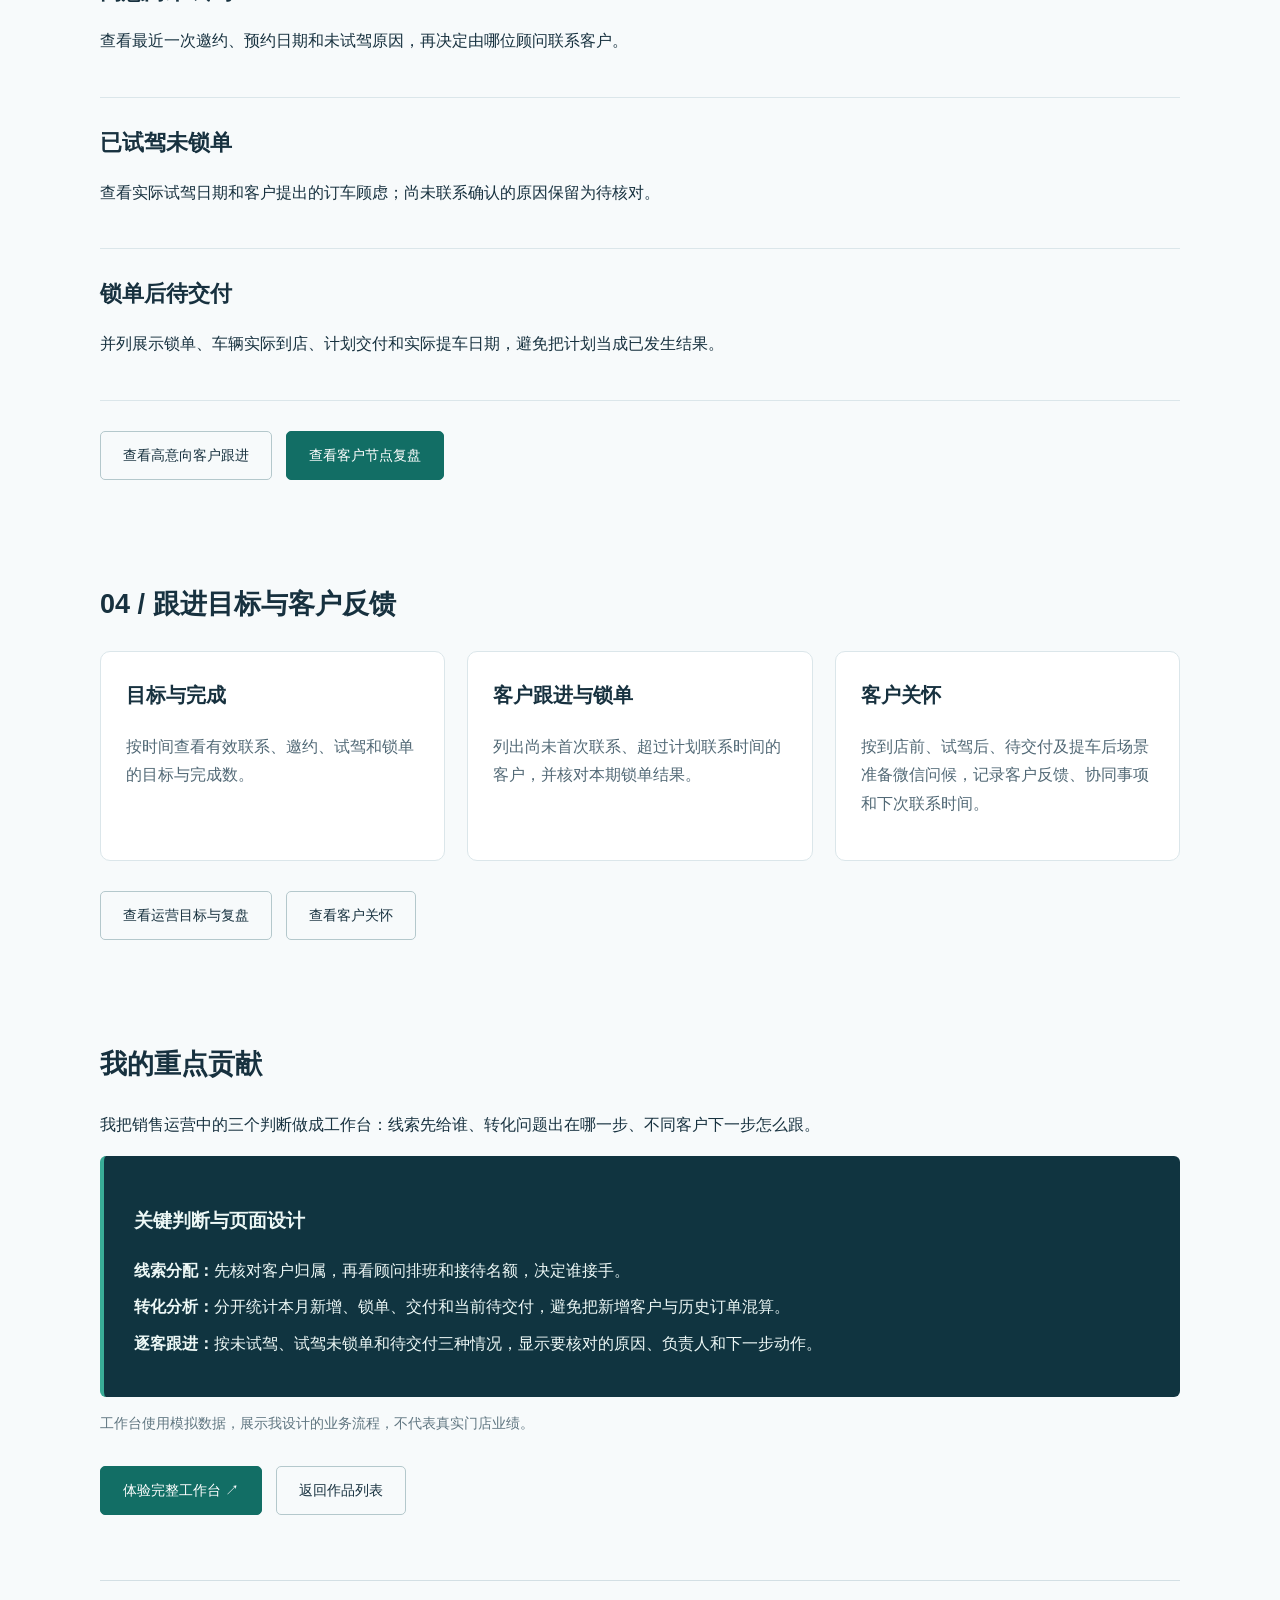
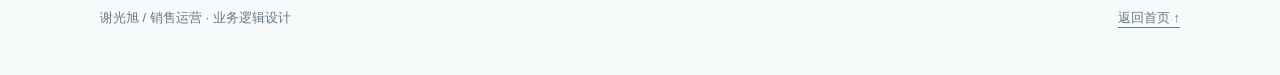
==== commit 36d48056: "Unify portfolio navigation and highlight current page" ====
--- a/case.html
+++ b/case.html
@@ -15,7 +15,7 @@
 
 .result-summary{display:grid;grid-template-columns:repeat(3,1fr);gap:12px;margin:22px 0}.result-summary div{background:white;border:1px solid #dbe6ea;border-top:3px solid #126e65;padding:16px;border-radius:7px}.result-summary strong{display:block;color:#126e65}.result-summary span{display:block;color:#526976;font-size:14px;margin-top:5px}@media(max-width:700px){.result-summary{grid-template-columns:1fr}}
 .result-summary{display:grid;grid-template-columns:repeat(3,1fr);gap:12px;margin:22px 0}.result-summary div{background:white;border:1px solid #dbe6ea;border-top:3px solid #126e65;padding:16px;border-radius:7px}.result-summary strong{display:block;color:#126e65}.result-summary span{display:block;color:#526976;font-size:14px;margin-top:5px}@media(max-width:700px){.result-summary{grid-template-columns:1fr}}
-</style></head><body><div class="wrap"><nav><strong><a href="portfolio.html">谢光旭 /</a></strong><div><a href="portfolio.html#work">精选作品</a><a href="experience.html">实践经历</a></div></nav><header class="detail-hero"><div class="eyebrow">核心作品 / 先看结果</div><h1>交付一套可操作的<br><em>汽车销售运营工作台。</em></h1><p class="intro">面试官可以按门店和日期筛选，从线索归属一路查看锁单、交付与客户关怀，再打开具体客户核对处理路径。</p><div class="result-summary"><div><strong>流程可走通</strong><span>线索分配 → 转化诊断 → 逐客复盘 → 关怀记录</span></div><div><strong>问题可定位</strong><span>门店、顾问、时间和客户节点可以交叉查看</span></div><div><strong>动作可核对</strong><span>顾问归属、客户记录和下一步联系可演示</span></div></div><p class="muted">我负责梳理线索分配、转化统计和逐客跟进的业务规则，并将它们做成可操作的原型。页面数据为模拟展示。</p><div class="actions"><a class="btn primary" href="workbench.html#allocation">直接体验工作台 ↗</a><a class="btn" href="#contribution">看我的贡献</a></div></header>
+</style><link rel="stylesheet" href="site-nav.css?v=nav-2"></head><body><nav class="site-nav" aria-label="页面导航"><span class="site-nav-label">页面导航 <small>点击切换</small></span><div class="site-nav-links"><a href="./">工作台</a><a href="portfolio.html">工作台介绍</a><a href="case.html" aria-current="page">案例设计</a><a href="experience.html#practice-cases"><span>实践案例</span><small>（2 个真实案例）</small></a></div></nav><div class="wrap"><header class="detail-hero"><div class="eyebrow">核心作品 / 先看结果</div><h1>交付一套可操作的<br><em>汽车销售运营工作台。</em></h1><p class="intro">面试官可以按门店和日期筛选，从线索归属一路查看锁单、交付与客户关怀，再打开具体客户核对处理路径。</p><div class="result-summary"><div><strong>流程可走通</strong><span>线索分配 → 转化诊断 → 逐客复盘 → 关怀记录</span></div><div><strong>问题可定位</strong><span>门店、顾问、时间和客户节点可以交叉查看</span></div><div><strong>动作可核对</strong><span>顾问归属、客户记录和下一步联系可演示</span></div></div><p class="muted">我负责梳理线索分配、转化统计和逐客跟进的业务规则，并将它们做成可操作的原型。页面数据为模拟展示。</p><div class="actions"><a class="btn primary" href="workbench.html#allocation">直接体验工作台 ↗</a><a class="btn" href="#contribution">看我的贡献</a></div></header>
 
 <section class="section"><div class="section-head"><h2>01 / 先确认谁来跟进客户</h2></div><p>收到线上留资后，先核对客户所属门店、负责顾问和当天可接待人数；客户问到具体车型时，再查询可协调车辆。这样每条线索都有明确负责人。</p><a class="btn" href="workbench.html#allocation">查看线索分配</a></section>
 
--- a/site-nav.css
+++ b/site-nav.css
@@ -0,0 +1,15 @@
+.site-nav{display:flex;align-items:center;gap:20px;background:#123440;color:#e8f5f0;padding:14px max(24px,calc((100vw - 1240px)/2));border-bottom:1px solid #3c6068}
+header>.site-nav{background:transparent;padding:0 0 17px;margin-bottom:18px}
+.site-nav-label{flex:none;color:#bed5d9;font-size:13px;font-weight:700;letter-spacing:.02em;line-height:1.25}
+.site-nav-label small{display:block;color:#91b8bc;font-size:11px;font-weight:400;margin-top:3px}
+.site-nav-links{display:grid;grid-template-columns:repeat(4,max-content);gap:9px;align-items:stretch}
+.site-nav a{display:inline-flex;align-items:center;justify-content:center;min-height:44px;padding:8px 16px;border:1px solid #85abb0;border-radius:8px;background:#1c4955;color:#f3fbfa;font-size:14px;font-weight:700;line-height:1.25;text-decoration:none;white-space:nowrap;transition:background .15s,border-color .15s,color .15s}
+.site-nav a:hover{background:#326371;border-color:#d8eded;color:#fff}
+.site-nav a[aria-current="page"]{background:#fff;border-color:#fff;color:#123440;box-shadow:0 2px 8px #091f2733}
+.site-nav a[aria-current="page"]::before{content:"●";font-size:8px;margin-right:7px;color:#126e65}
+.site-nav a:last-child{flex-direction:column;gap:1px;white-space:normal;line-height:1.2}
+.site-nav a:last-child small{font-size:11px;font-weight:600;opacity:.9}
+.site-nav a:last-child[aria-current="page"]::before{display:none}
+.site-nav a:focus-visible{outline:3px solid #7ed9c8;outline-offset:3px}
+@media(max-width:680px){.site-nav{display:block;padding:13px 16px 15px}.site-nav-label{display:flex;align-items:center;gap:8px;margin-bottom:10px}.site-nav-label small{display:inline;margin:0}.site-nav-links{grid-template-columns:repeat(2,minmax(0,1fr));gap:8px}.site-nav a{min-height:48px;padding:9px 5px;font-size:14px}header>.site-nav{padding:0 0 14px;margin-bottom:13px}}
+@media(prefers-reduced-motion:reduce){.site-nav a{transition:none}}
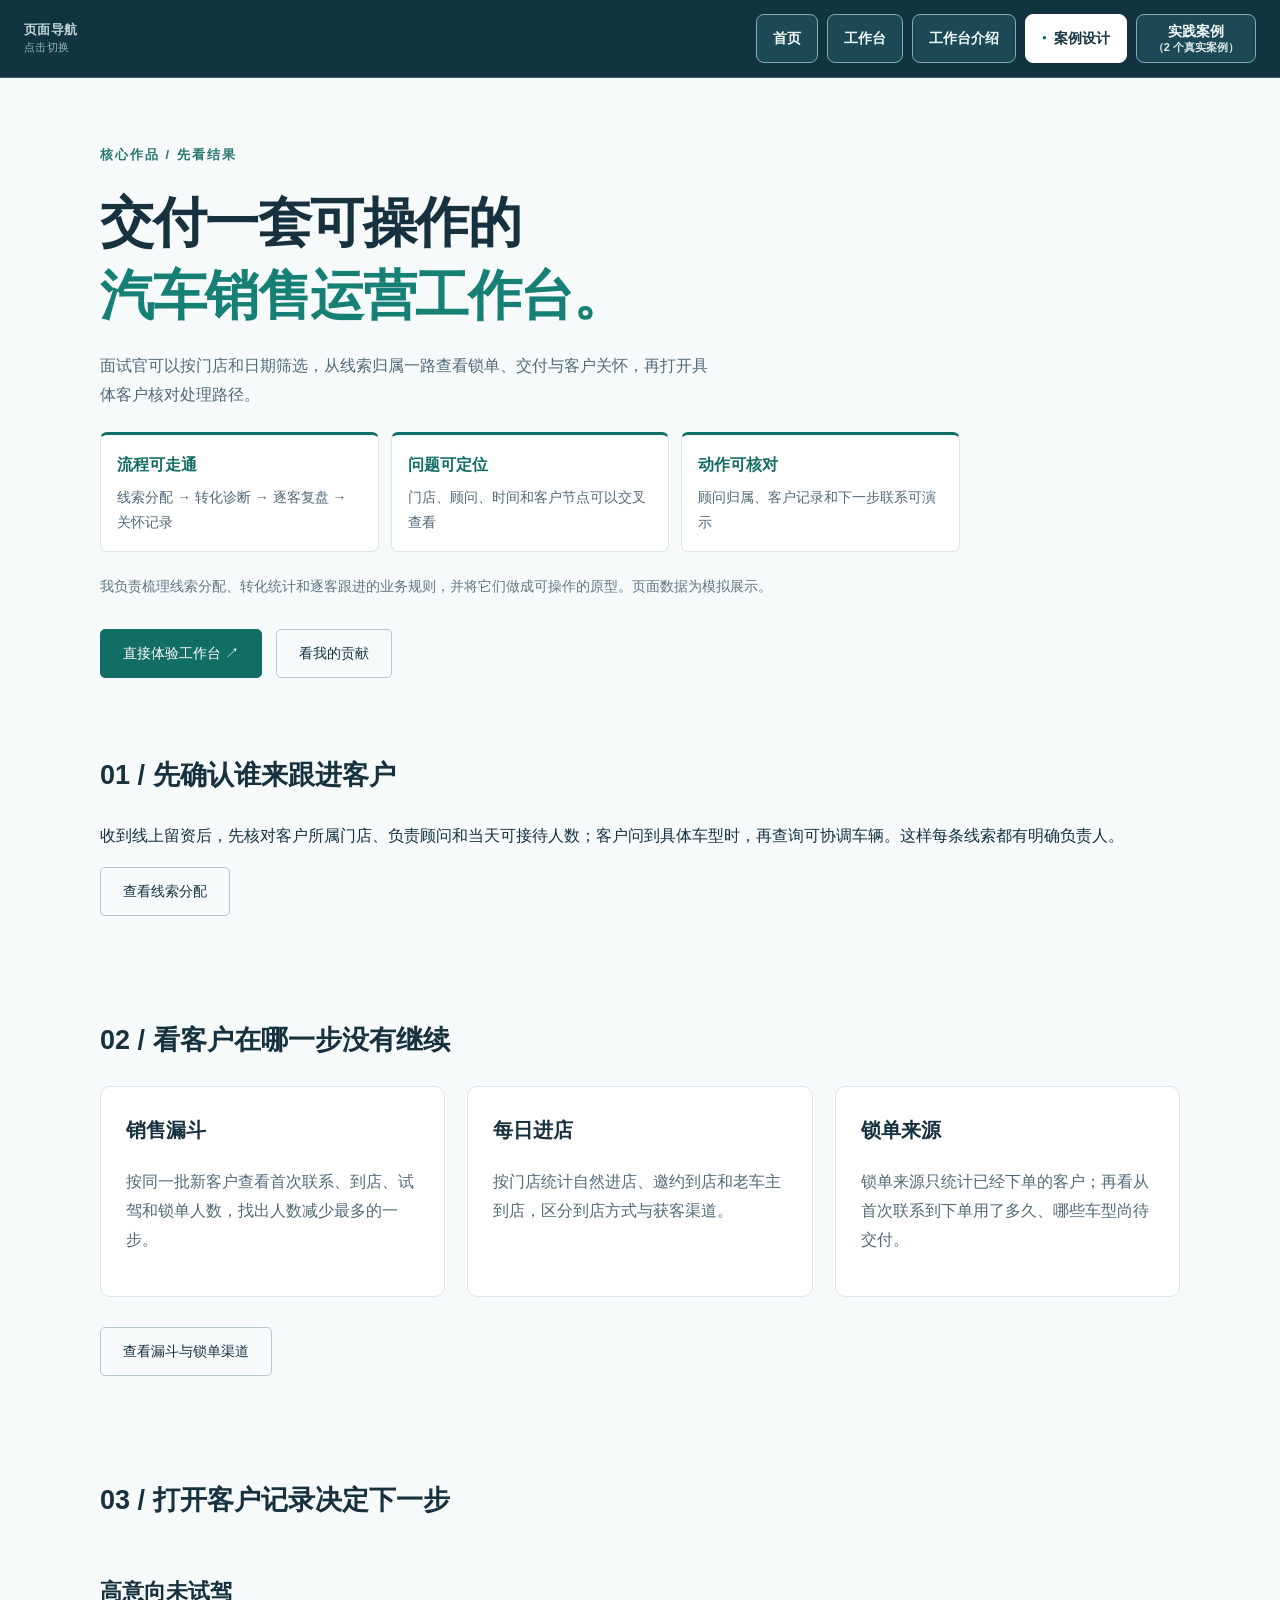
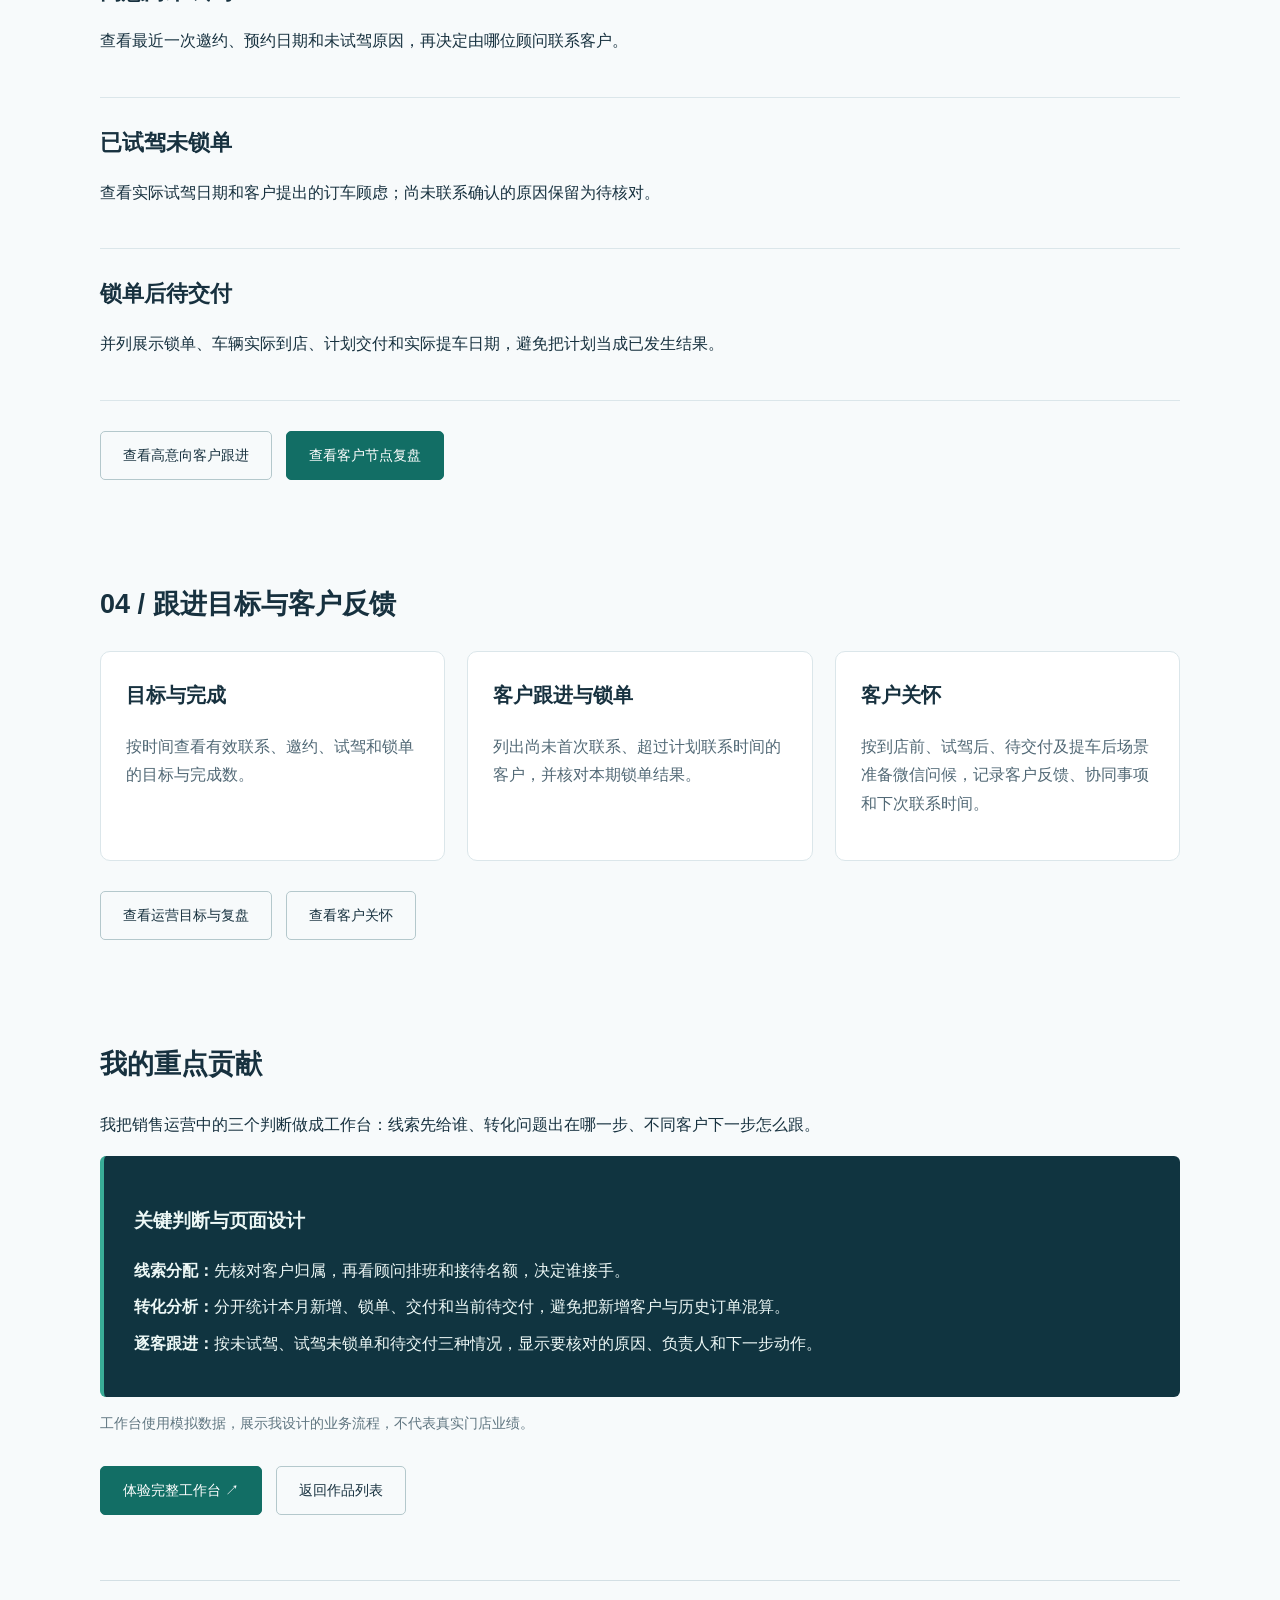
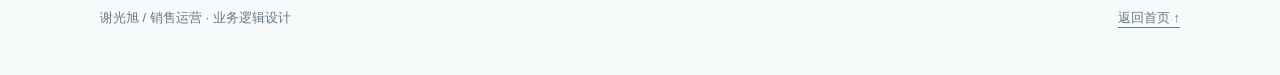
==== commit 90e25ab9: "Redesign sales portfolio homepage and module preview" ====
--- a/case.html
+++ b/case.html
@@ -15,7 +15,7 @@
 
 .result-summary{display:grid;grid-template-columns:repeat(3,1fr);gap:12px;margin:22px 0}.result-summary div{background:white;border:1px solid #dbe6ea;border-top:3px solid #126e65;padding:16px;border-radius:7px}.result-summary strong{display:block;color:#126e65}.result-summary span{display:block;color:#526976;font-size:14px;margin-top:5px}@media(max-width:700px){.result-summary{grid-template-columns:1fr}}
 .result-summary{display:grid;grid-template-columns:repeat(3,1fr);gap:12px;margin:22px 0}.result-summary div{background:white;border:1px solid #dbe6ea;border-top:3px solid #126e65;padding:16px;border-radius:7px}.result-summary strong{display:block;color:#126e65}.result-summary span{display:block;color:#526976;font-size:14px;margin-top:5px}@media(max-width:700px){.result-summary{grid-template-columns:1fr}}
-</style><link rel="stylesheet" href="site-nav.css?v=nav-2"></head><body><nav class="site-nav" aria-label="页面导航"><span class="site-nav-label">页面导航 <small>点击切换</small></span><div class="site-nav-links"><a href="./">工作台</a><a href="portfolio.html">工作台介绍</a><a href="case.html" aria-current="page">案例设计</a><a href="experience.html#practice-cases"><span>实践案例</span><small>（2 个真实案例）</small></a></div></nav><div class="wrap"><header class="detail-hero"><div class="eyebrow">核心作品 / 先看结果</div><h1>交付一套可操作的<br><em>汽车销售运营工作台。</em></h1><p class="intro">面试官可以按门店和日期筛选，从线索归属一路查看锁单、交付与客户关怀，再打开具体客户核对处理路径。</p><div class="result-summary"><div><strong>流程可走通</strong><span>线索分配 → 转化诊断 → 逐客复盘 → 关怀记录</span></div><div><strong>问题可定位</strong><span>门店、顾问、时间和客户节点可以交叉查看</span></div><div><strong>动作可核对</strong><span>顾问归属、客户记录和下一步联系可演示</span></div></div><p class="muted">我负责梳理线索分配、转化统计和逐客跟进的业务规则，并将它们做成可操作的原型。页面数据为模拟展示。</p><div class="actions"><a class="btn primary" href="workbench.html#allocation">直接体验工作台 ↗</a><a class="btn" href="#contribution">看我的贡献</a></div></header>
+</style><link rel="stylesheet" href="site-nav.css?v=nav-2"></head><body><nav class="site-nav" aria-label="页面导航"><span class="site-nav-label">页面导航 <small>点击切换</small></span><div class="site-nav-links"><a href="./">首页</a><a href="workbench.html">工作台</a><a href="portfolio.html">工作台介绍</a><a href="case.html" aria-current="page">案例设计</a><a href="experience.html#practice-cases"><span>实践案例</span><small>（2 个真实案例）</small></a></div></nav><div class="wrap"><header class="detail-hero"><div class="eyebrow">核心作品 / 先看结果</div><h1>交付一套可操作的<br><em>汽车销售运营工作台。</em></h1><p class="intro">面试官可以按门店和日期筛选，从线索归属一路查看锁单、交付与客户关怀，再打开具体客户核对处理路径。</p><div class="result-summary"><div><strong>流程可走通</strong><span>线索分配 → 转化诊断 → 逐客复盘 → 关怀记录</span></div><div><strong>问题可定位</strong><span>门店、顾问、时间和客户节点可以交叉查看</span></div><div><strong>动作可核对</strong><span>顾问归属、客户记录和下一步联系可演示</span></div></div><p class="muted">我负责梳理线索分配、转化统计和逐客跟进的业务规则，并将它们做成可操作的原型。页面数据为模拟展示。</p><div class="actions"><a class="btn primary" href="workbench.html#allocation">直接体验工作台 ↗</a><a class="btn" href="#contribution">看我的贡献</a></div></header>
 
 <section class="section"><div class="section-head"><h2>01 / 先确认谁来跟进客户</h2></div><p>收到线上留资后，先核对客户所属门店、负责顾问和当天可接待人数；客户问到具体车型时，再查询可协调车辆。这样每条线索都有明确负责人。</p><a class="btn" href="workbench.html#allocation">查看线索分配</a></section>
 
--- a/site-nav.css
+++ b/site-nav.css
@@ -1,15 +1,15 @@
-.site-nav{display:flex;align-items:center;gap:20px;background:#123440;color:#e8f5f0;padding:14px max(24px,calc((100vw - 1240px)/2));border-bottom:1px solid #3c6068}
-header>.site-nav{background:transparent;padding:0 0 17px;margin-bottom:18px}
-.site-nav-label{flex:none;color:#bed5d9;font-size:13px;font-weight:700;letter-spacing:.02em;line-height:1.25}
-.site-nav-label small{display:block;color:#91b8bc;font-size:11px;font-weight:400;margin-top:3px}
-.site-nav-links{display:grid;grid-template-columns:repeat(4,max-content);gap:9px;align-items:stretch}
-.site-nav a{display:inline-flex;align-items:center;justify-content:center;min-height:44px;padding:8px 16px;border:1px solid #85abb0;border-radius:8px;background:#1c4955;color:#f3fbfa;font-size:14px;font-weight:700;line-height:1.25;text-decoration:none;white-space:nowrap;transition:background .15s,border-color .15s,color .15s}
-.site-nav a:hover{background:#326371;border-color:#d8eded;color:#fff}
-.site-nav a[aria-current="page"]{background:#fff;border-color:#fff;color:#123440;box-shadow:0 2px 8px #091f2733}
-.site-nav a[aria-current="page"]::before{content:"●";font-size:8px;margin-right:7px;color:#126e65}
-.site-nav a:last-child{flex-direction:column;gap:1px;white-space:normal;line-height:1.2}
-.site-nav a:last-child small{font-size:11px;font-weight:600;opacity:.9}
-.site-nav a:last-child[aria-current="page"]::before{display:none}
-.site-nav a:focus-visible{outline:3px solid #7ed9c8;outline-offset:3px}
-@media(max-width:680px){.site-nav{display:block;padding:13px 16px 15px}.site-nav-label{display:flex;align-items:center;gap:8px;margin-bottom:10px}.site-nav-label small{display:inline;margin:0}.site-nav-links{grid-template-columns:repeat(2,minmax(0,1fr));gap:8px}.site-nav a{min-height:48px;padding:9px 5px;font-size:14px}header>.site-nav{padding:0 0 14px;margin-bottom:13px}}
-@media(prefers-reduced-motion:reduce){.site-nav a{transition:none}}
+.site-nav{display:flex;align-items:center;gap:20px;background:#123440;color:#e8f5f0;padding:14px max(24px,calc((100vw - 1240px)/2));border-bottom:1px solid #3c6068}
+header>.site-nav{background:transparent;padding:0 0 17px;margin-bottom:18px}
+.site-nav-label{flex:none;color:#bed5d9;font-size:13px;font-weight:700;letter-spacing:.02em;line-height:1.25}
+.site-nav-label small{display:block;color:#91b8bc;font-size:11px;font-weight:400;margin-top:3px}
+.site-nav-links{display:grid;grid-template-columns:repeat(5,max-content);gap:9px;align-items:stretch}
+.site-nav a{display:inline-flex;align-items:center;justify-content:center;min-height:44px;padding:8px 16px;border:1px solid #85abb0;border-radius:8px;background:#1c4955;color:#f3fbfa;font-size:14px;font-weight:700;line-height:1.25;text-decoration:none;white-space:nowrap;transition:background .15s,border-color .15s,color .15s}
+.site-nav a:hover{background:#326371;border-color:#d8eded;color:#fff}
+.site-nav a[aria-current="page"]{background:#fff;border-color:#fff;color:#123440;box-shadow:0 2px 8px #091f2733}
+.site-nav a[aria-current="page"]::before{content:"●";font-size:8px;margin-right:7px;color:#126e65}
+.site-nav a:last-child{flex-direction:column;gap:1px;white-space:normal;line-height:1.2}
+.site-nav a:last-child small{font-size:11px;font-weight:600;opacity:.9}
+.site-nav a:last-child[aria-current="page"]::before{display:none}
+.site-nav a:focus-visible{outline:3px solid #7ed9c8;outline-offset:3px}
+@media(max-width:680px){.site-nav{display:block;padding:13px 16px 15px}.site-nav-label{display:flex;align-items:center;gap:8px;margin-bottom:10px}.site-nav-label small{display:inline;margin:0}.site-nav-links{grid-template-columns:repeat(2,minmax(0,1fr));gap:8px}.site-nav a{min-height:48px;padding:9px 5px;font-size:14px}header>.site-nav{padding:0 0 14px;margin-bottom:13px}}
+@media(prefers-reduced-motion:reduce){.site-nav a{transition:none}}
